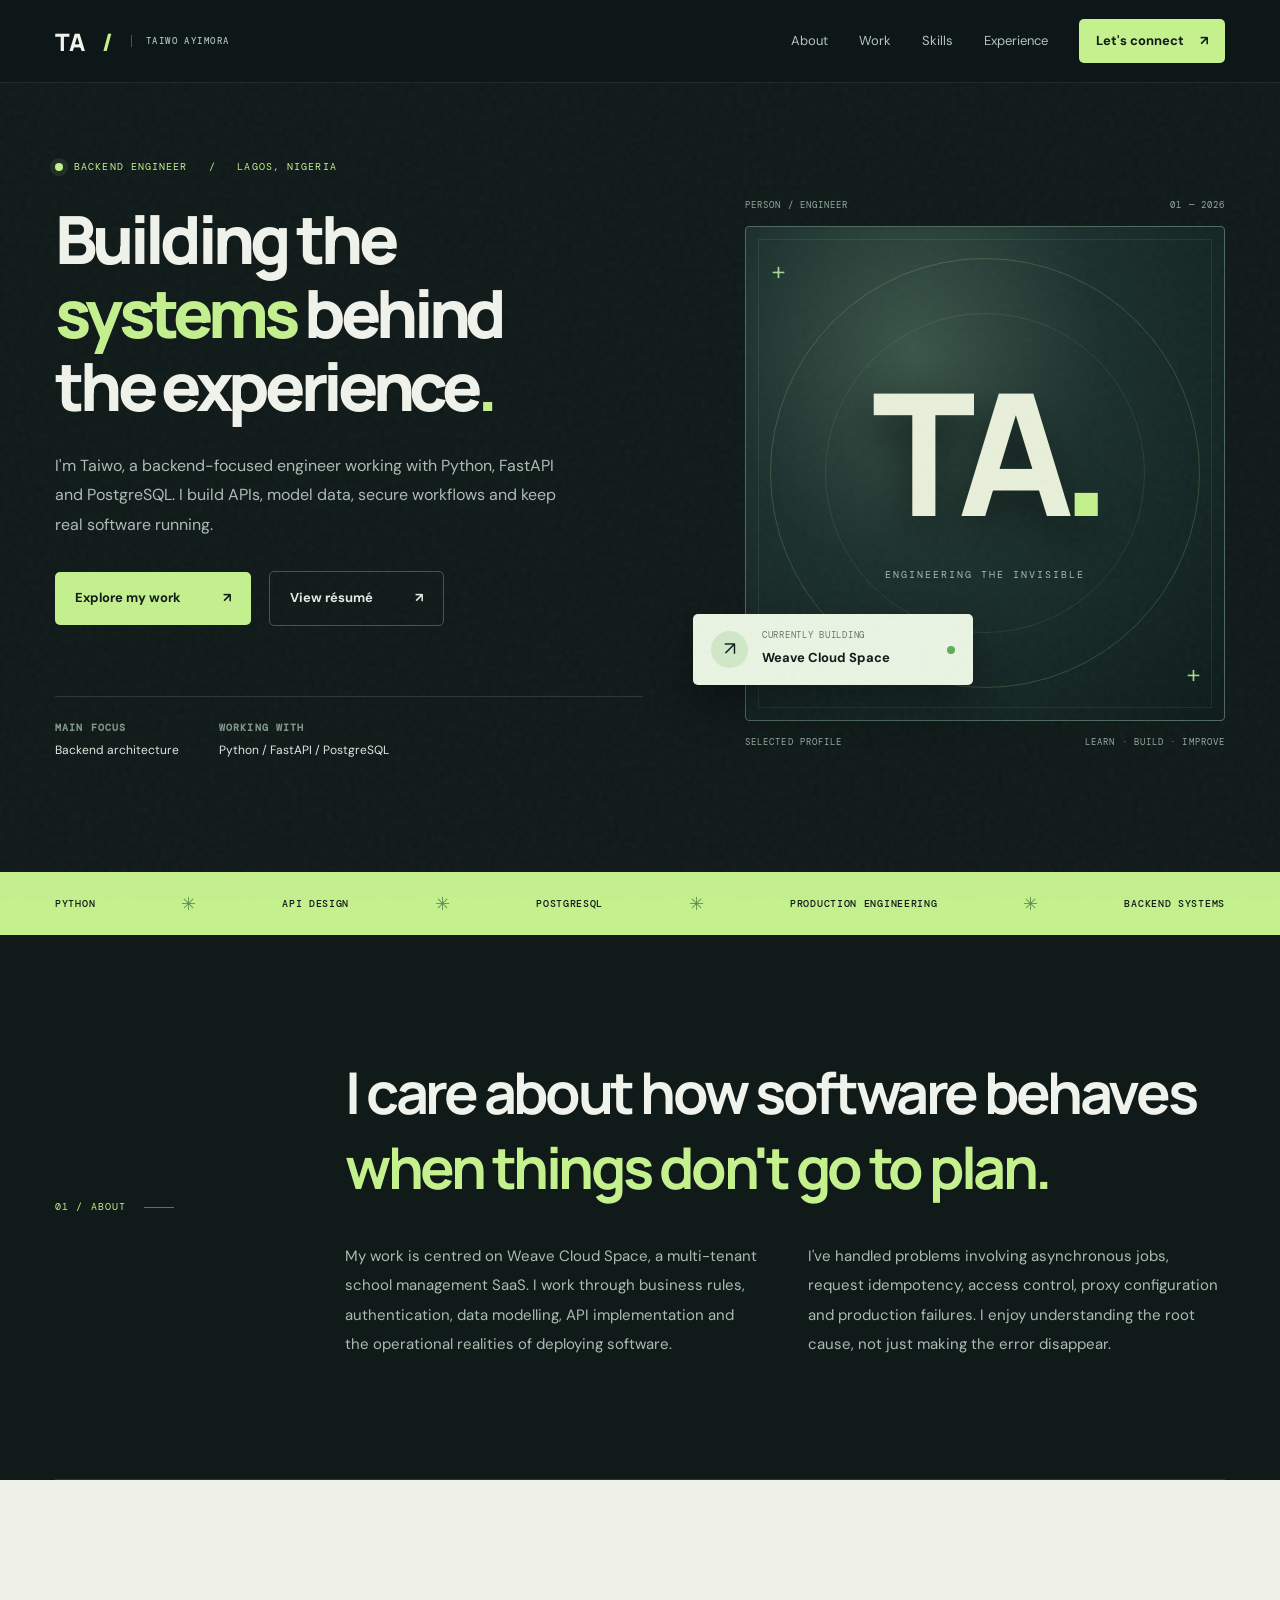
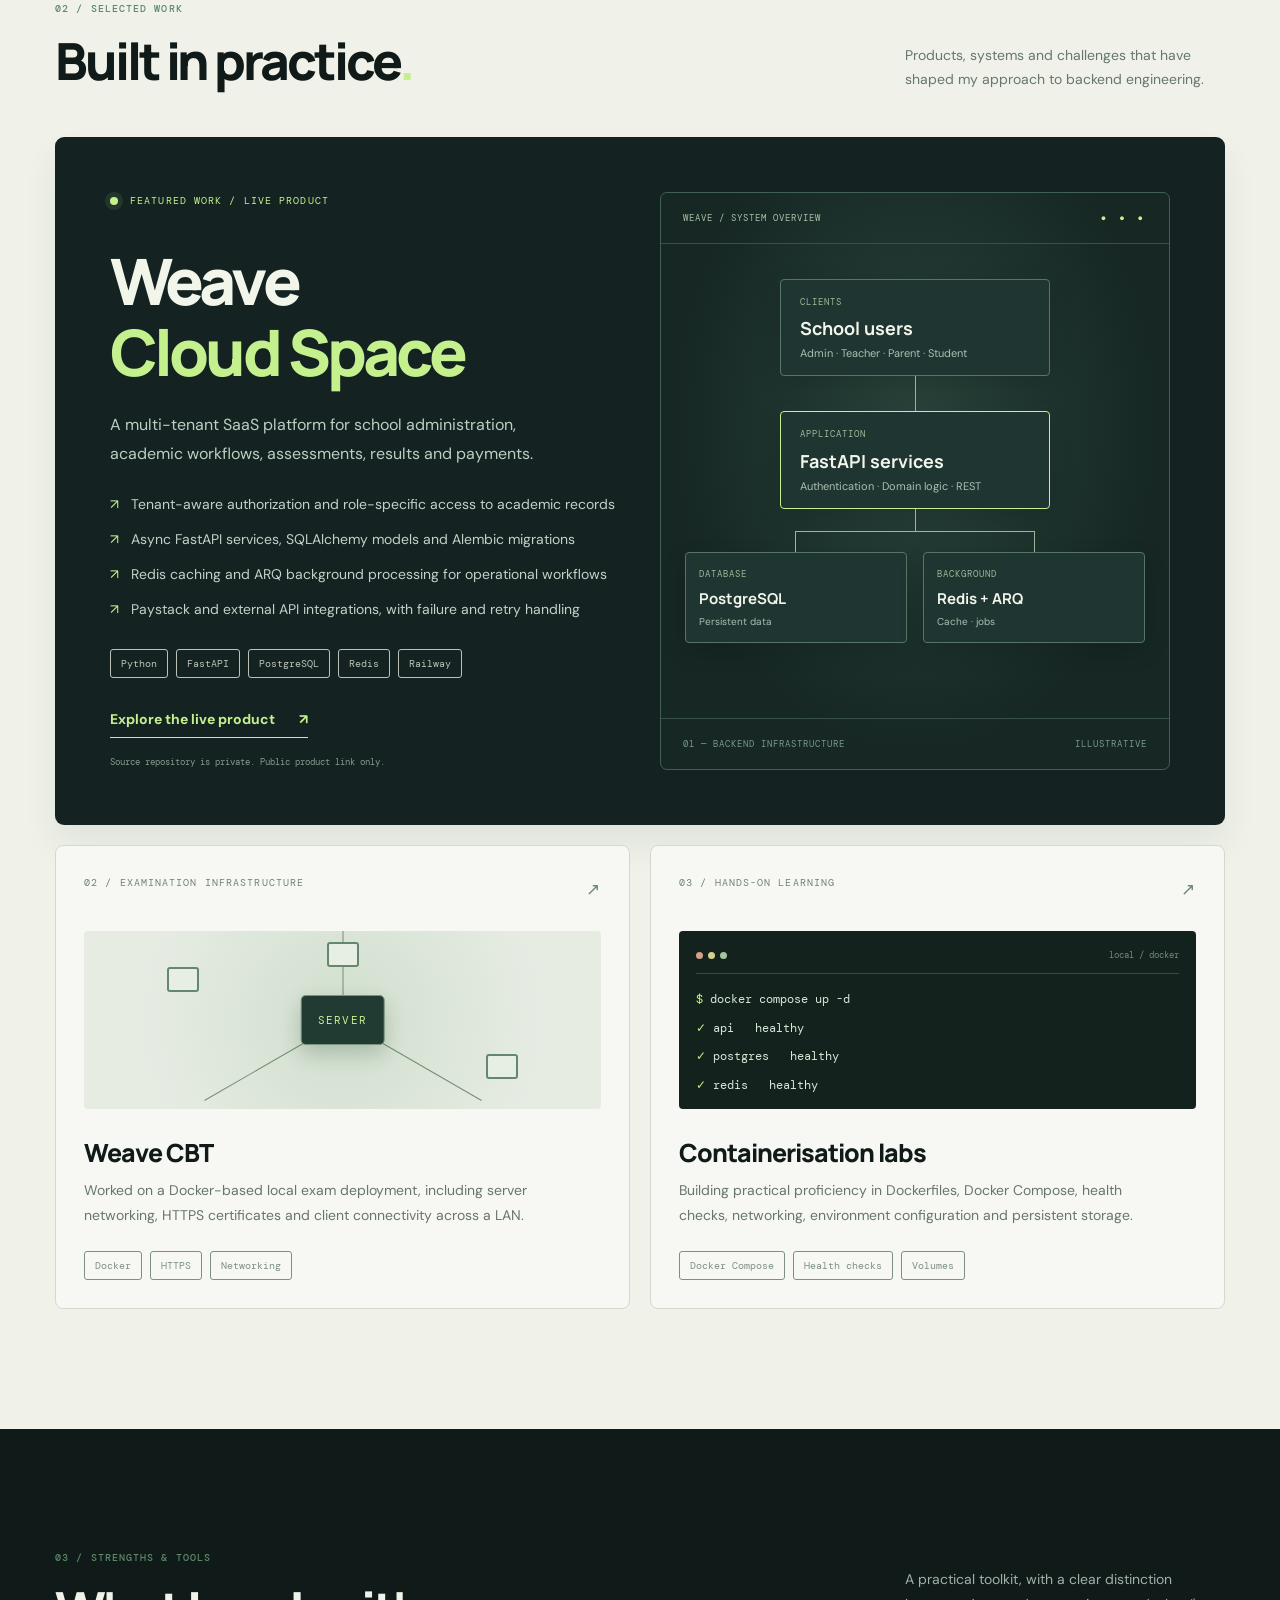
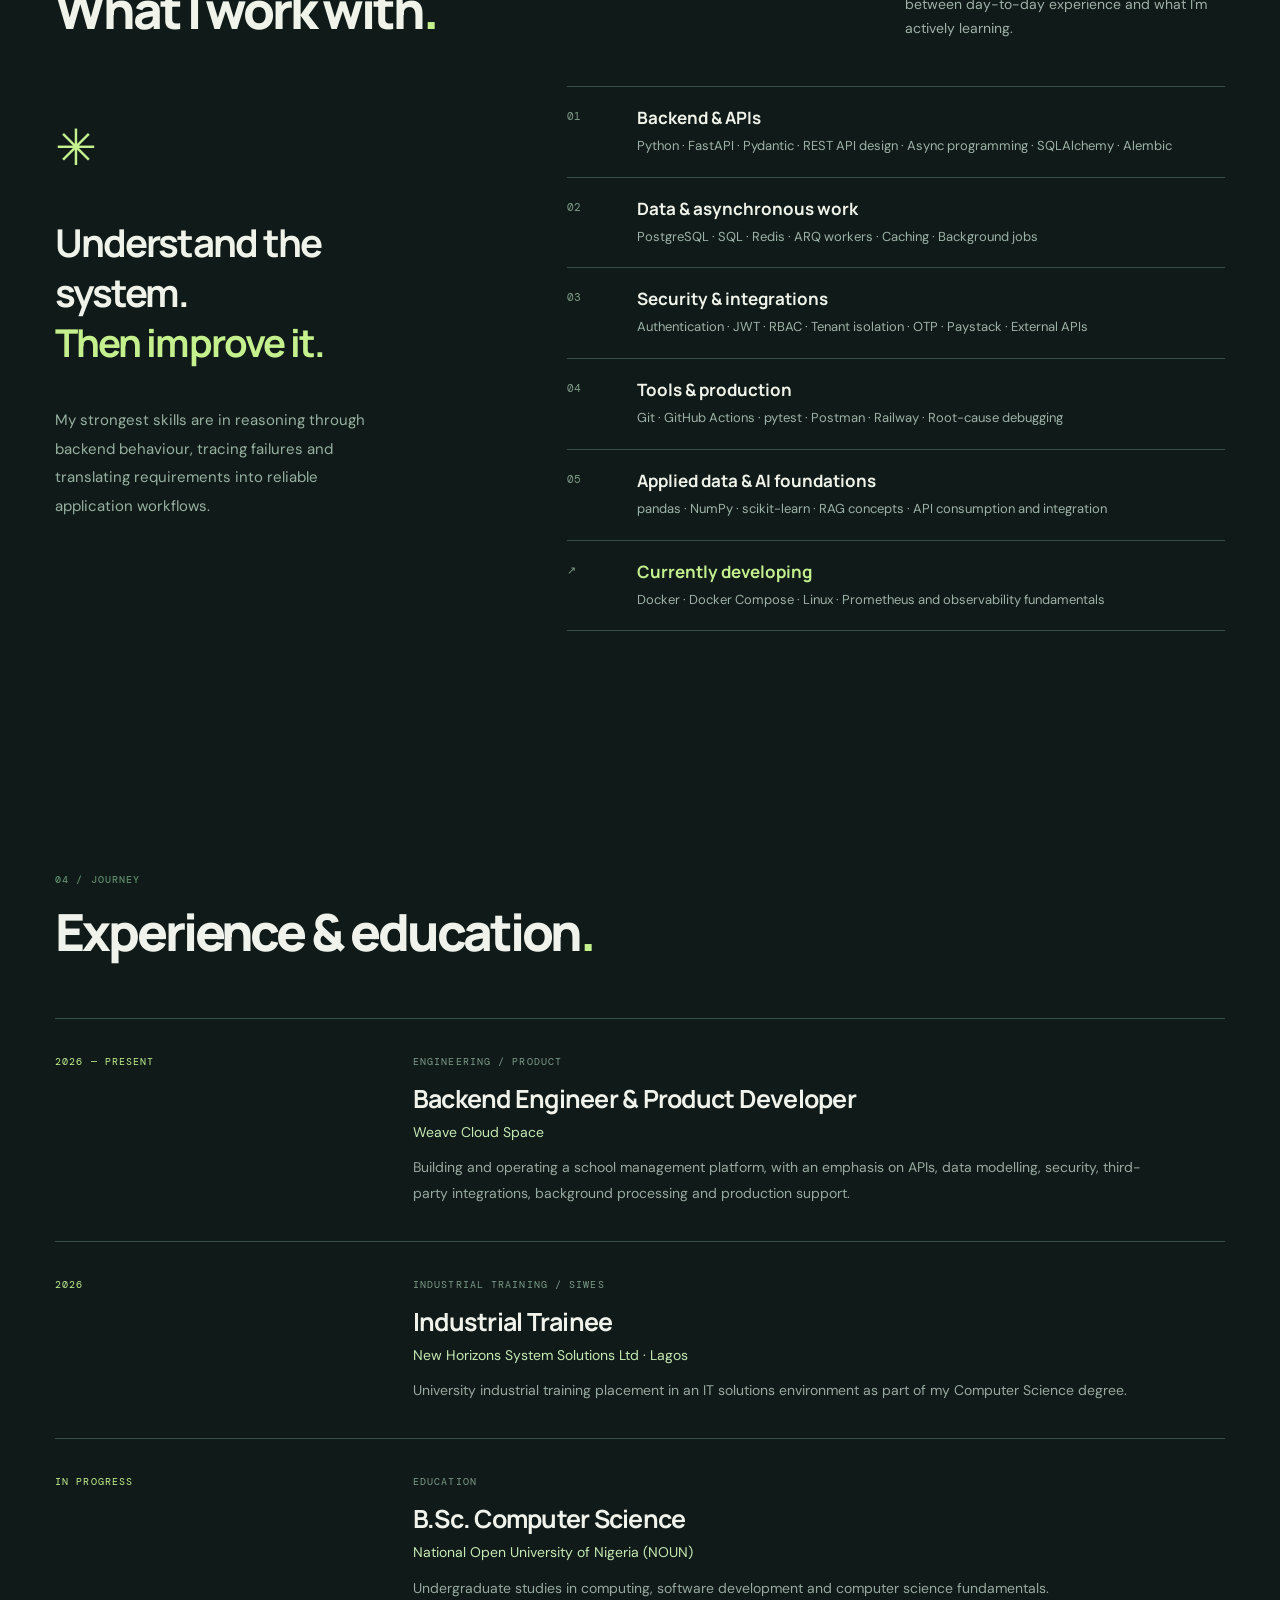
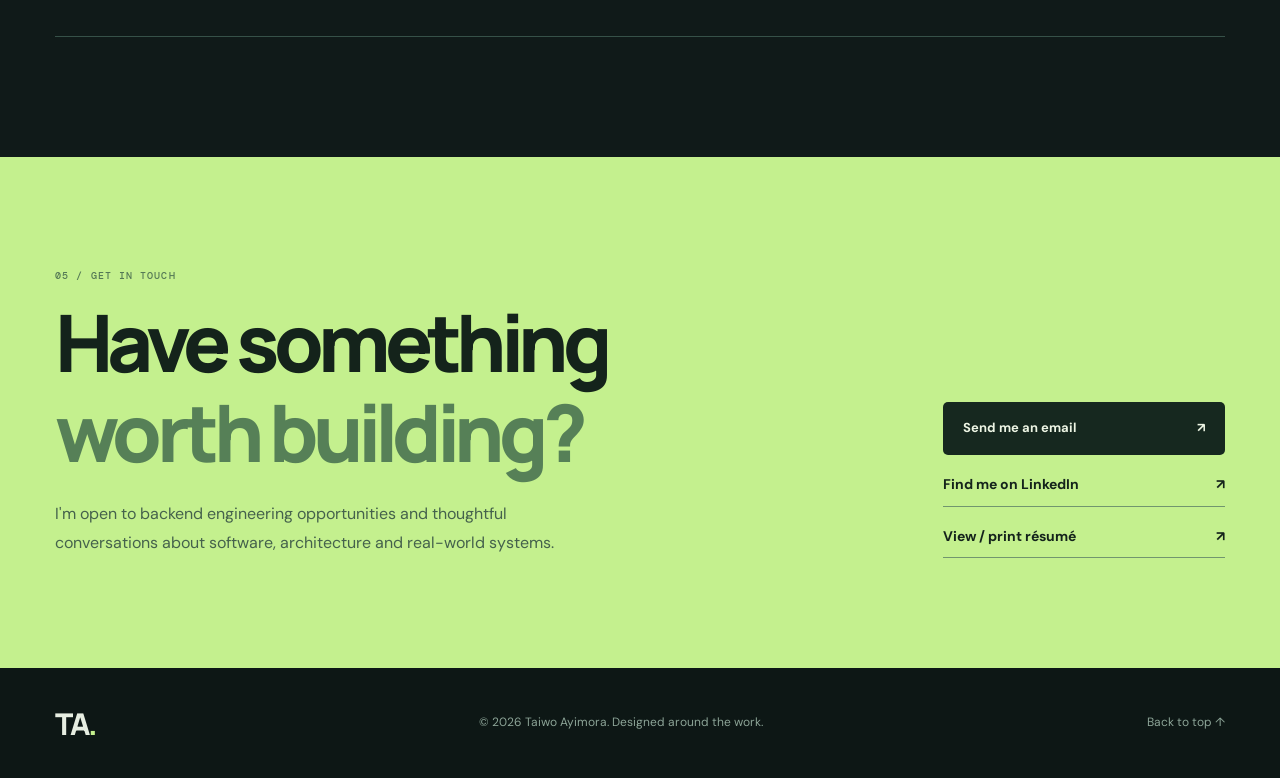
==== index.html @ b659509c "feat: publish responsive backend engineering portfolio and Pages workflow" ====
<!doctype html>
<html lang="en">
<head>
  <meta charset="utf-8">
  <meta name="viewport" content="width=device-width, initial-scale=1">
  <meta name="theme-color" content="#0f1717">
  <meta name="description" content="Taiwo Ayimora — backend engineer working with Python, FastAPI, PostgreSQL, Redis, and production systems. Explore selected work and get in touch.">
  <meta property="og:title" content="Taiwo Ayimora · Backend Engineer">
  <meta property="og:description" content="Building dependable backend systems, one engineering decision at a time.">
  <meta property="og:type" content="website">
  <link rel="icon" type="image/svg+xml" href="./assets/favicon.svg">
  <link rel="stylesheet" href="./styles.css">
  <title>Taiwo Ayimora — Backend Engineer</title>
</head>
<body>
<a class="skip" href="#main">Skip to content</a>
<div class="grain" aria-hidden="true"></div>
<header class="header" id="top">
  <div class="container header-inner">
    <a class="wordmark" href="#top" aria-label="Taiwo Ayimora, home">TA<span>/</span><small>TAIWO AYIMORA</small></a>
    <button type="button" class="menu-button" aria-controls="nav" aria-expanded="false" aria-label="Toggle navigation"><span></span><span></span></button>
    <nav class="nav" id="nav" aria-label="Primary navigation">
      <a href="#about">About</a><a href="#projects">Work</a><a href="#skills">Skills</a><a href="#experience">Experience</a><a href="#contact" class="nav-cta">Let's connect <span aria-hidden="true">↗</span></a>
    </nav>
  </div>
</header>

<main id="main">
  <section class="hero container" aria-labelledby="hero-heading">
    <div class="hero-copy">
      <p class="eyebrow"><span class="pulse"></span> BACKEND ENGINEER &nbsp; / &nbsp; LAGOS, NIGERIA</p>
      <h1 id="hero-heading">Building the<br><em>systems</em> behind<br>the experience<span class="period">.</span></h1>
      <p class="hero-lede">I'm Taiwo, a backend-focused engineer working with Python, FastAPI and PostgreSQL. I build APIs, model data, secure workflows and keep real software running.</p>
      <div class="hero-actions"><a href="#projects" class="btn primary">Explore my work <span aria-hidden="true">↗</span></a><a href="./resume.html" class="btn secondary">View résumé <span aria-hidden="true">↗</span></a></div>
      <div class="hero-foot"><span><b>MAIN FOCUS</b> Backend architecture</span><span><b>WORKING WITH</b> Python / FastAPI / PostgreSQL</span></div>
    </div>
    <div class="hero-art">
      <div class="art-top"><span>PERSON / ENGINEER</span><span>01 — 2026</span></div>
      <div class="portrait">
        <div class="portrait-ring ring-a"></div><div class="portrait-ring ring-b"></div>
        <div class="portrait-fallback" id="portrait-fallback" aria-hidden="true"><span>TA<span class="period">.</span></span><small>ENGINEERING THE INVISIBLE</small></div>
        <img id="portrait-photo" class="portrait-photo" src="./assets/profile.jpg" alt="Portrait of Taiwo Ayimora" hidden>
        <div class="art-cross cross-a">+</div><div class="art-cross cross-b">+</div>
      </div>
      <div class="art-foot"><span>SELECTED PROFILE</span><span>LEARN · BUILD · IMPROVE</span></div>
      <div class="floating-status"><span class="status-icon">↗</span><span><small>CURRENTLY BUILDING</small><strong>Weave Cloud Space</strong></span><span class="status-live"></span></div>
    </div>
  </section>

  <section class="stripe"><div class="container stripe-inner"><span>PYTHON</span><span class="stripe-dot">✳</span><span>API DESIGN</span><span class="stripe-dot">✳</span><span>POSTGRESQL</span><span class="stripe-dot">✳</span><span>PRODUCTION ENGINEERING</span><span class="stripe-dot">✳</span><span>BACKEND SYSTEMS</span></div></section>

  <section class="section about container" id="about" aria-labelledby="about-heading">
    <div class="section-label"><span>01 / ABOUT</span><i></i></div>
    <div class="about-main">
      <h2 id="about-heading" class="statement">I care about how software behaves <em>when things don't go to plan.</em></h2>
      <div class="about-copy"><p>My work is centred on Weave Cloud Space, a multi-tenant school management SaaS. I work through business rules, authentication, data modelling, API implementation and the operational realities of deploying software.</p><p>I've handled problems involving asynchronous jobs, request idempotency, access control, proxy configuration and production failures. I enjoy understanding the root cause, not just making the error disappear.</p></div>
    </div>
  </section>

  <section class="section projects-section" id="projects" aria-labelledby="projects-heading">
    <div class="container">
      <div class="section-heading"><div><p class="section-label-text">02 / SELECTED WORK</p><h2 id="projects-heading">Built in practice<span class="period">.</span></h2></div><p>Products, systems and challenges that have shaped my approach to backend engineering.</p></div>
      <article class="featured">
        <div class="featured-copy">
          <p class="feature-label"><span class="green-dot"></span> FEATURED WORK / LIVE PRODUCT</p>
          <h3>Weave<br><em>Cloud Space</em></h3>
          <p class="feature-summary">A multi-tenant SaaS platform for school administration, academic workflows, assessments, results and payments.</p>
          <ul class="feature-list">
            <li>Tenant-aware authorization and role-specific access to academic records</li>
            <li>Async FastAPI services, SQLAlchemy models and Alembic migrations</li>
            <li>Redis caching and ARQ background processing for operational workflows</li>
            <li>Paystack and external API integrations, with failure and retry handling</li>
          </ul>
          <div class="tags"><span>Python</span><span>FastAPI</span><span>PostgreSQL</span><span>Redis</span><span>Railway</span></div>
          <a class="text-link" href="https://weavecloudspace.com/" target="_blank" rel="noopener noreferrer">Explore the live product <span aria-hidden="true">↗</span></a>
          <p class="private-note">Source repository is private. Public product link only.</p>
        </div>
        <div class="diagram" role="img" aria-label="Simplified architecture diagram showing users connecting to FastAPI services, with PostgreSQL and Redis plus background workers">
          <div class="diagram-header"><span>WEAVE / SYSTEM OVERVIEW</span><span class="diagram-circles">● ● ●</span></div>
          <div class="diagram-content">
            <div class="diagram-box"><span>CLIENTS</span><b>School users</b><small>Admin · Teacher · Parent · Student</small></div>
            <div class="connector-line"></div>
            <div class="diagram-box api"><span>APPLICATION</span><b>FastAPI services</b><small>Authentication · Domain logic · REST</small></div>
            <div class="diagram-branches"><i></i><i></i></div>
            <div class="diagram-bottom"><div class="diagram-box data"><span>DATABASE</span><b>PostgreSQL</b><small>Persistent data</small></div><div class="diagram-box data"><span>BACKGROUND</span><b>Redis + ARQ</b><small>Cache · jobs</small></div></div>
          </div>
          <div class="diagram-footer"><span>01 — BACKEND INFRASTRUCTURE</span><span>ILLUSTRATIVE</span></div>
        </div>
      </article>
      <div class="project-cards">
        <article class="project-card">
          <div class="card-id">02 / EXAMINATION INFRASTRUCTURE <span>↗</span></div>
          <div class="card-illustration network" aria-hidden="true"><span class="network-center">SERVER</span><span class="link one"></span><span class="link two"></span><span class="link three"></span><i class="device d1"></i><i class="device d2"></i><i class="device d3"></i></div>
          <h3>Weave CBT</h3><p>Worked on a Docker-based local exam deployment, including server networking, HTTPS certificates and client connectivity across a LAN.</p>
          <div class="tags"><span>Docker</span><span>HTTPS</span><span>Networking</span></div>
        </article>
        <article class="project-card">
          <div class="card-id">03 / HANDS-ON LEARNING <span>↗</span></div>
          <div class="card-illustration terminal" aria-label="Illustrative terminal output for a Docker Compose lab">
            <div class="terminal-head"><i></i><i></i><i></i><small>local / docker</small></div>
            <code><span>$</span> docker compose up -d</code><code><span>✓</span> api &nbsp; healthy</code><code><span>✓</span> postgres &nbsp; healthy</code><code><span>✓</span> redis &nbsp; healthy</code>
          </div>
          <h3>Containerisation labs</h3><p>Building practical proficiency in Dockerfiles, Docker Compose, health checks, networking, environment configuration and persistent storage.</p>
          <div class="tags"><span>Docker Compose</span><span>Health checks</span><span>Volumes</span></div>
        </article>
      </div>
    </div>
  </section>

  <section class="section skills-section" id="skills" aria-labelledby="skills-heading"><div class="container">
    <div class="section-heading"><div><p class="section-label-text">03 / STRENGTHS & TOOLS</p><h2 id="skills-heading">What I work with<span class="period">.</span></h2></div><p>A practical toolkit, with a clear distinction between day-to-day experience and what I'm actively learning.</p></div>
    <div class="skills-layout">
      <div class="skills-quote"><span class="outline-star" aria-hidden="true">✳</span><h3>Understand the system.<br><em>Then improve it.</em></h3><p>My strongest skills are in reasoning through backend behaviour, tracing failures and translating requirements into reliable application workflows.</p></div>
      <div class="skill-categories">
        <div class="skill-row"><span class="skill-no">01</span><div><h3>Backend & APIs</h3><p>Python · FastAPI · Pydantic · REST API design · Async programming · SQLAlchemy · Alembic</p></div></div>
        <div class="skill-row"><span class="skill-no">02</span><div><h3>Data & asynchronous work</h3><p>PostgreSQL · SQL · Redis · ARQ workers · Caching · Background jobs</p></div></div>
        <div class="skill-row"><span class="skill-no">03</span><div><h3>Security & integrations</h3><p>Authentication · JWT · RBAC · Tenant isolation · OTP · Paystack · External APIs</p></div></div>
        <div class="skill-row"><span class="skill-no">04</span><div><h3>Tools & production</h3><p>Git · GitHub Actions · pytest · Postman · Railway · Root-cause debugging</p></div></div>
        <div class="skill-row"><span class="skill-no">05</span><div><h3>Applied data & AI foundations</h3><p>pandas · NumPy · scikit-learn · RAG concepts · API consumption and integration</p></div></div>
        <div class="skill-row learning"><span class="skill-no">↗</span><div><h3>Currently developing</h3><p>Docker · Docker Compose · Linux · Prometheus and observability fundamentals</p></div></div>
      </div>
    </div>
  </div></section>

  <section class="section journey container" id="experience" aria-labelledby="journey-heading">
    <div class="section-heading"><div><p class="section-label-text">04 / JOURNEY</p><h2 id="journey-heading">Experience & education<span class="period">.</span></h2></div></div>
    <div class="timeline">
      <div class="timeline-row"><span class="timeline-date">2026 — PRESENT</span><div><p class="timeline-type">ENGINEERING / PRODUCT</p><h3>Backend Engineer & Product Developer</h3><p class="timeline-org">Weave Cloud Space</p><p>Building and operating a school management platform, with an emphasis on APIs, data modelling, security, third-party integrations, background processing and production support.</p></div></div>
      <div class="timeline-row"><span class="timeline-date">2026</span><div><p class="timeline-type">INDUSTRIAL TRAINING / SIWES</p><h3>Industrial Trainee</h3><p class="timeline-org">New Horizons System Solutions Ltd · Lagos</p><p>University industrial training placement in an IT solutions environment as part of my Computer Science degree.</p></div></div>
      <div class="timeline-row"><span class="timeline-date">IN PROGRESS</span><div><p class="timeline-type">EDUCATION</p><h3>B.Sc. Computer Science</h3><p class="timeline-org">National Open University of Nigeria (NOUN)</p><p>Undergraduate studies in computing, software development and computer science fundamentals.</p></div></div>
    </div>
  </section>

  <section class="contact-section" id="contact" aria-labelledby="contact-heading"><div class="container contact-content">
    <div><p class="section-label-text">05 / GET IN TOUCH</p><h2 id="contact-heading">Have something<br><em>worth building?</em></h2><p>I'm open to backend engineering opportunities and thoughtful conversations about software, architecture and real-world systems.</p></div>
    <div class="contact-actions"><a class="btn contact-primary" href="mailto:taiwoayimora623@gmail.com?subject=Backend%20engineering%20opportunity">Send me an email <span aria-hidden="true">↗</span></a><a class="contact-link" href="https://www.linkedin.com/in/taiwo-a-3626982ba" target="_blank" rel="noopener noreferrer">Find me on LinkedIn <span aria-hidden="true">↗</span></a><a class="contact-link" href="./resume.html">View / print résumé <span aria-hidden="true">↗</span></a></div>
  </div></section>
</main>
<footer class="footer"><div class="container footer-inner"><a href="#top" class="footer-mark">TA<span class="period">.</span></a><p>© <span id="year">2026</span> Taiwo Ayimora. Designed around the work.</p><a href="#top">Back to top ↑</a></div></footer>
<script src="./script.js" defer></script>
</body>
</html>
---- styles.css ----
@import url('https://fonts.googleapis.com/css2?family=DM+Mono:wght@400;500&family=DM+Sans:wght@400;500;600;700&family=Manrope:wght@400;500;600;700;800&display=swap');
:root{--ink:#101a19;--lime:#c4f08e;--paper:#f0f2e9;--muted:#94aaa1;--line:rgba(217,236,215,.14);--heading:Manrope,'DM Sans',sans-serif;--body:'DM Sans',sans-serif;--mono:'DM Mono',monospace}
*{box-sizing:border-box}
html{scroll-behavior:smooth;scroll-padding-top:88px}
body{margin:0;background:var(--ink);color:#f0f3eb;font:16px/1.6 var(--body);-webkit-font-smoothing:antialiased}
a{color:inherit;text-decoration:none}button{font:inherit}button,a{-webkit-tap-highlight-color:transparent}:focus-visible{outline:2px solid var(--lime);outline-offset:4px}
.container{width:min(1170px,calc(100% - 80px));margin-inline:auto}
.skip{position:absolute;z-index:1000;left:20px;top:-100px;background:var(--lime);color:var(--ink);padding:10px 16px;border-radius:5px}.skip:focus{top:16px}
.grain{position:fixed;inset:0;pointer-events:none;z-index:8;opacity:.035;background-image:url("data:image/svg+xml,%3Csvg viewBox='0 0 180 180' xmlns='http://www.w3.org/2000/svg'%3E%3Cfilter id='n'%3E%3CfeTurbulence type='fractalNoise' baseFrequency='.85' numOctaves='3' stitchTiles='stitch'/%3E%3C/filter%3E%3Crect width='100%25' height='100%25' filter='url(%23n)'/%3E%3C/svg%3E")}
.header{position:sticky;top:0;z-index:20;background:rgba(15,23,23,.92);backdrop-filter:blur(16px);border-bottom:1px solid rgba(217,236,215,.09)}
.header-inner{display:flex;align-items:center;justify-content:space-between;min-height:82px}
.wordmark{display:flex;align-items:center;gap:16px;font:800 24px var(--heading);letter-spacing:-1.4px}.wordmark>span{color:var(--lime);padding:0 3px}.wordmark small{font:500 9px var(--mono);letter-spacing:.16em;color:#a9bdb3;padding-left:14px;border-left:1px solid #455851}
.nav{display:flex;align-items:center;gap:31px}.nav a{font-size:13px;color:#b4c4ba;transition:color .2s}.nav a:hover{color:var(--lime)}.nav a.nav-cta{color:var(--ink);background:var(--lime);font-weight:700;padding:12px 17px;border-radius:5px}.nav-cta span{margin-left:13px}.nav-cta:hover{background:#d7faa9;color:var(--ink)!important}
.menu-button{display:none}
.hero{min-height:705px;display:grid;grid-template-columns:1.08fr .92fr;gap:7%;align-items:center;padding-top:75px;padding-bottom:112px}
.hero-copy{position:relative;z-index:1}.eyebrow,.section-label-text,.section-label,.art-top,.art-foot,.hero-foot b,.feature-label,.private-note,.project-card .card-id,.diagram-header,.diagram-footer,.diagram-box>span,.timeline-date,.timeline-type,.stripe-inner{font-family:var(--mono);font-size:10px;line-height:1.8;letter-spacing:.11em}
.eyebrow{color:var(--lime);margin:0 0 26px;display:flex;align-items:center;gap:11px}
.pulse,.green-dot{width:8px;height:8px;background:var(--lime);border-radius:50%;display:inline-block;box-shadow:0 0 0 5px rgba(196,240,142,.09)}
h1,h2,h3,p{margin-top:0}
.hero h1{font:800 clamp(48px,5.2vw,76px)/1.105 var(--heading);letter-spacing:-.07em;margin:0 0 28px}
.hero h1 em,.statement em,.contact-content h2 em,.skills-quote h3 em{font-style:normal;color:var(--lime)}
.period{color:var(--lime)}
.hero-lede{color:#abbdb3;max-width:520px;font-size:16px;line-height:1.85;margin-bottom:32px}
.hero-actions{display:flex;align-items:center;gap:18px;flex-wrap:wrap}
.btn{display:inline-flex;justify-content:space-between;align-items:center;gap:42px;border-radius:5px;padding:16px 20px;font-size:13px;font-weight:700;transition:transform .2s,background .2s}.btn:hover{transform:translateY(-3px)}.btn.primary{background:var(--lime);color:var(--ink)}.btn.primary:hover{background:#d7faad}.btn.secondary{border:1px solid #43574d;color:#e3ece3}.btn.secondary:hover{background:#24352d}
.hero-foot{display:flex;flex-wrap:wrap;gap:40px;margin-top:70px;padding-top:22px;border-top:1px solid var(--line);font-size:12px;color:#e0e8de}.hero-foot span{display:grid;gap:4px}.hero-foot b{color:#7f9689;letter-spacing:.11em}
.hero-art{position:relative;max-width:480px;width:100%;justify-self:end;transform:translateY(14px)}
.art-top,.art-foot{display:flex;justify-content:space-between;color:#94aba0;font-size:9px;letter-spacing:.12em;margin:0 0 13px}.art-foot{margin:13px 0 0}
.portrait{height:495px;position:relative;overflow:hidden;background:radial-gradient(ellipse at 35% 25%,#3b5549,#1b302d 43%,#0d1b1a 100%);border:1px solid #516a5d;border-radius:4px}
.portrait:after{content:"";position:absolute;inset:12px;border:1px solid rgba(220,247,211,.08);pointer-events:none}
.portrait-ring{position:absolute;width:430px;height:430px;border:1px solid rgba(196,240,142,.19);border-radius:50%;left:50%;top:50%;transform:translate(-50%,-50%)}
.ring-b{width:320px;height:320px;border-color:rgba(196,240,142,.1)}
.portrait-fallback{position:absolute;inset:0;display:flex;flex-direction:column;align-items:center;justify-content:center}
.portrait-fallback>span{font:800 clamp(100px,16vw,170px)/1 var(--heading);letter-spacing:-.09em;color:#e8efda;filter:drop-shadow(0 20px 20px #101d19)}.portrait-fallback>small{font:10px var(--mono);letter-spacing:.2em;color:#a6bbaa;margin-top:32px}
.portrait-photo{position:absolute;inset:0;width:100%;height:100%;object-fit:cover;object-position:center 30%;z-index:3}
.art-cross{position:absolute;font-size:26px;font-weight:300;color:#a7d692}.cross-a{top:24px;left:26px}.cross-b{right:24px;bottom:24px}
.floating-status{position:absolute;bottom:65px;left:-52px;z-index:5;background:#e9f4e3;color:var(--ink);padding:15px 18px;min-width:280px;display:flex;gap:14px;align-items:center;box-shadow:0 20px 40px #0005;border-radius:5px}.status-icon{background:#d0e8c8;border-radius:50%;width:37px;height:37px;display:grid;place-items:center;font-size:19px}.floating-status small{display:block;font:9px var(--mono);color:#60776a;letter-spacing:.08em;margin-bottom:3px}.floating-status strong{font-size:13px}.status-live{background:#60ad59;width:8px;height:8px;border-radius:50%;margin-left:auto}
.stripe{background:var(--lime);color:var(--ink);overflow:hidden}.stripe-inner{display:flex;align-items:center;justify-content:space-between;gap:16px;min-height:63px;white-space:nowrap;font-weight:500;letter-spacing:.07em}.stripe-dot{font-size:18px;color:#5d8f58}
.section{padding-top:120px;padding-bottom:120px}.about{display:grid;grid-template-columns:.25fr 1fr;gap:6%;border-bottom:1px solid var(--line)}
.section-label{display:flex;gap:18px;align-items:center;color:var(--lime)}.section-label i{width:30px;height:1px;background:#52765c}
.statement{font:700 clamp(34px,4.5vw,58px)/1.3 var(--heading);letter-spacing:-.06em;max-width:870px;margin:0 0 37px}
.about-copy{display:grid;grid-template-columns:1fr 1fr;gap:50px;max-width:875px}.about-copy p{color:#a9bdb1;font-size:15px;line-height:1.95;margin:0}
.projects-section{background:var(--paper);color:var(--ink)}
.section-heading{display:flex;align-items:end;justify-content:space-between;gap:40px;margin-bottom:45px}.section-label-text{color:#5d8969;font-weight:500;margin-bottom:12px}.section-heading h2{font:800 clamp(36px,4vw,56px)/1.2 var(--heading);letter-spacing:-.06em;margin:0}.section-heading>p{max-width:320px;color:#66776e;font-size:14px;line-height:1.75;margin:0}
.featured{display:grid;grid-template-columns:1fr 1fr;gap:40px;padding:55px;background:#142321;color:#f2f5e9;border-radius:9px;box-shadow:0 20px 35px #132a2412}.feature-label{color:var(--lime);display:flex;align-items:center;gap:12px;margin-bottom:35px}.featured-copy h3{font:800 clamp(43px,5vw,64px)/1.12 var(--heading);letter-spacing:-.06em;margin:0 0 23px}.featured-copy h3 em{font-style:normal;color:var(--lime)}.feature-summary{color:#bbcfc1;line-height:1.8;max-width:460px;margin:0 0 24px}
.feature-list{list-style:none;margin:0 0 28px;padding:0;font:14px/1.65 var(--body);color:#c3d1c8}.feature-list li{display:flex;gap:12px;margin-bottom:12px}.feature-list li:before{content:"↗";color:var(--lime);flex-shrink:0}
.tags{display:flex;gap:8px;flex-wrap:wrap}.tags span{font:10px var(--mono);color:inherit;border:1px solid currentColor;opacity:.76;padding:7px 10px;border-radius:3px}
.text-link{display:inline-flex;align-items:center;gap:24px;color:var(--lime);font-size:14px;font-weight:700;margin-top:30px;padding-bottom:7px;border-bottom:1px solid var(--lime);transition:gap .2s}.text-link:hover{gap:38px}.private-note{color:#849b8e;font-size:9px;letter-spacing:0;margin:16px 0 0}
.diagram{align-self:stretch;border-radius:7px;border:1px solid #416057;display:flex;flex-direction:column;overflow:hidden;background:radial-gradient(ellipse at 50% 40%,#29433b 0%,#162724 68%)}.diagram-header,.diagram-footer{padding:17px 22px;color:#a7c2aa;font-size:9px;display:flex;justify-content:space-between;border-bottom:1px solid #375049}.diagram-circles{color:var(--lime);letter-spacing:4px}.diagram-footer{border-top:1px solid #375049;border-bottom:0;margin-top:auto;color:#78998b}.diagram-content{padding:35px 24px;display:flex;flex-direction:column;align-items:center}
.diagram-box{background:#1f3531;border:1px solid #557569;border-radius:4px;max-width:270px;width:100%;padding:14px 19px;text-align:left;box-shadow:0 8px 24px #0002}.diagram-box span{display:block;color:#98bb97;font-size:9px;margin-bottom:6px}.diagram-box b{display:block;font:700 18px var(--heading)}.diagram-box small{display:block;font:11px/1.4 var(--body);color:#aabfb3;margin-top:6px}
.connector-line{height:35px;width:1px;background:#92ba9a}.api{border-color:var(--lime)}.diagram-branches{height:43px;position:relative;width:52%}.diagram-branches:before{content:"";position:absolute;top:0;left:50%;height:22px;width:1px;background:#92ba9a}.diagram-branches:after{content:"";position:absolute;top:22px;left:0;width:100%;height:1px;background:#92ba9a}.diagram-branches i{position:absolute;top:22px;height:21px;width:1px;background:#92ba9a}.diagram-branches i:first-child{left:0}.diagram-branches i:last-child{right:0}.diagram-bottom{width:100%;display:grid;grid-template-columns:1fr 1fr;gap:16px}.diagram-bottom .diagram-box{padding:13px}.diagram-bottom .diagram-box b{font-size:15px}.diagram-bottom .diagram-box small{font-size:10px}
.project-cards{display:grid;grid-template-columns:1fr 1fr;gap:20px;margin-top:20px}.project-card{border:1px solid #d3dacd;border-radius:8px;padding:28px;overflow:hidden;background:#f7f8f3;transition:transform .2s,box-shadow .2s}.project-card:hover{transform:translateY(-4px);box-shadow:0 15px 35px #15251a11}.card-id{display:flex;justify-content:space-between;color:#6d8575;letter-spacing:.06em}.card-id span{font-size:17px}.card-illustration{margin:26px 0;height:178px;background:#e3e9de;border-radius:4px;position:relative;overflow:hidden}.project-card h3{font:800 25px var(--heading);letter-spacing:-.04em;margin-bottom:8px}.project-card p{font-size:14px;line-height:1.8;color:#67766b;max-width:460px;margin-bottom:23px}
.project-card .tags span{color:#56715e}
.network{background:radial-gradient(circle at center,#d0dfce,#e7ece3 75%)}.network-center{position:absolute;left:50%;top:50%;transform:translate(-50%,-50%);font:11px var(--mono);letter-spacing:.1em;background:#213b33;color:var(--lime);z-index:2;padding:17px;border:1px solid #75967b;border-radius:5px;box-shadow:0 9px 20px #22352b38}.network .link{position:absolute;top:50%;left:50%;height:1px;background:#718f77;transform-origin:left}.network .one{width:31%;transform:rotate(150deg)}.network .two{width:31%;transform:rotate(30deg)}.network .three{width:21%;transform:rotate(-90deg)}.device{position:absolute;width:32px;height:25px;border:2px solid #64886d;border-radius:3px;background:#e7efe4}.d1{left:16%;top:20%}.d2{right:16%;bottom:17%}.d3{left:calc(50% - 16px);top:6%}
.terminal{background:#14221e;padding:0 17px 10px;display:flex;flex-direction:column;justify-content:space-around}.terminal-head{height:37px;border-bottom:1px solid #344d42;display:flex;align-items:center;gap:5px;margin-bottom:4px}.terminal-head i{height:7px;width:7px;border-radius:50%;background:#708d7b}.terminal-head i:first-child{background:#d0a287}.terminal-head i:nth-child(2){background:#d3d18b}.terminal-head i:nth-child(3){background:#a2c69d}.terminal-head small{margin-left:auto;color:#708a7a;font:9px var(--mono)}.terminal code{font:12px var(--mono);color:#d4e9d7}.terminal code span{color:var(--lime)}
.skills-section{background:#101b19;color:#eff3e9}.skills-section .section-heading>p{color:#9fb1a7}.skills-layout{display:grid;grid-template-columns:.75fr 1.25fr;gap:10%}.skills-quote{padding:22px 0}.outline-star{font-size:50px;color:var(--lime)}.skills-quote h3{font:700 clamp(29px,3vw,41px)/1.3 var(--heading);letter-spacing:-.05em;margin-top:30px}.skills-quote p{color:#98b0a1;max-width:330px;font-size:15px;line-height:1.9}
.skill-row{display:grid;grid-template-columns:50px 1fr;gap:20px;padding:19px 0;border-top:1px solid #345044}.skill-row:last-child{border-bottom:1px solid #345044}.skill-no{font:11px var(--mono);color:#7f9c88;padding-top:3px}.skill-row h3{font:700 17px var(--heading);margin:0 0 6px}.skill-row p{color:#9db2a6;font-size:13px;line-height:1.75;margin:0}.skill-row.learning h3{color:var(--lime)}
.journey{background:var(--ink)}.journey .section-heading{margin-bottom:55px}.timeline{border-top:1px solid #365148}.timeline-row{display:grid;grid-template-columns:.34fr 1fr;gap:7%;border-bottom:1px solid #365148;padding:34px 0}.timeline-date{color:var(--lime)}.timeline-type{color:#7d9b88;margin-bottom:10px}.timeline-row h3{font:700 25px var(--heading);letter-spacing:-.03em;margin:0 0 5px}.timeline-org{color:#c6e9b3;font-size:14px;margin-bottom:12px}.timeline-row div>p:last-child{color:#97aa9f;font-size:14px;line-height:1.85;max-width:730px;margin:0}
.contact-section{background:var(--lime);color:#14231b;padding:110px 0}.contact-section .section-label-text{color:#547955}.contact-content{display:grid;grid-template-columns:1fr .34fr;align-items:end;gap:60px}.contact-content h2{font:800 clamp(48px,6.2vw,82px)/1.14 var(--heading);letter-spacing:-.07em;margin:0 0 23px}.contact-content h2 em{color:#568057}.contact-content>div:first-child>p:last-child{color:#45624c;font-size:16px;max-width:550px;line-height:1.8;margin:0}.contact-actions{display:flex;flex-direction:column;gap:18px}.contact-primary{background:#16281f;color:#edf5e4;white-space:nowrap}.contact-primary:hover{background:#304c37}.contact-link{font-size:14px;font-weight:700;padding-bottom:10px;border-bottom:1px solid #71966e;display:flex;justify-content:space-between;gap:18px}.contact-link:hover{border-color:#14281c}
.footer{background:#0d1715;color:#8ca497}.footer-inner{display:flex;justify-content:space-between;align-items:center;gap:20px;min-height:110px}.footer-mark{font:800 30px var(--heading);letter-spacing:-.07em;color:#e6ede1}.footer p,.footer a:not(.footer-mark){font-size:12px;margin:0}
@media(max-width:1080px){.hero{gap:5%}.featured{padding:36px;gap:28px}.floating-status{left:-22px}.stripe-inner{font-size:9px}.diagram-content{padding:30px 15px}.hero h1{font-size:clamp(44px,5.3vw,67px)}}
@media(max-width:800px){.container{width:min(100% - 42px,650px)}.header-inner{min-height:70px}.menu-button{display:flex;flex-direction:column;justify-content:center;gap:6px;width:44px;height:44px;border:1px solid #435e51;border-radius:5px;background:transparent;padding:11px;cursor:pointer}.menu-button span{display:block;background:var(--lime);height:2px;width:100%;transition:transform .2s}.menu-button[aria-expanded=true] span:first-child{transform:translateY(4px) rotate(45deg)}.menu-button[aria-expanded=true] span:last-child{transform:translateY(-4px) rotate(-45deg)}.nav{display:none;position:absolute;left:0;right:0;top:70px;padding:20px 21px 27px;background:#111e1b;border-bottom:1px solid #45604d;box-shadow:0 14px 25px #08130d55;flex-direction:column;align-items:stretch;gap:17px}.nav.open{display:flex}.nav a{font-size:15px}.nav a.nav-cta{align-self:flex-start}.hero{grid-template-columns:1fr;min-height:auto;padding-top:72px;padding-bottom:85px;gap:55px}.hero h1{font-size:clamp(48px,9vw,72px)}.hero-foot{margin-top:48px}.hero-art{max-width:470px;justify-self:center;transform:none}.portrait{height:450px}.about{grid-template-columns:1fr;gap:30px}.about-copy{gap:24px}.section{padding:85px 0}.featured{grid-template-columns:1fr}.diagram{min-height:440px}.skills-layout{grid-template-columns:1fr;gap:23px}.skills-quote h3{margin:6px 0 14px}.contact-content{grid-template-columns:1fr;gap:40px}.contact-actions{max-width:360px}}
@media(max-width:570px){.container{width:calc(100% - 34px)}.wordmark small{font-size:8px}.hero{padding-top:60px;padding-bottom:65px}.eyebrow{font-size:9px;gap:8px;letter-spacing:.06em}.hero h1{font-size:clamp(42px,10vw,62px)}.hero-lede{font-size:15px}.hero-actions{gap:10px}.btn{font-size:12px;gap:20px;padding:14px 16px}.hero-foot{gap:24px;font-size:11px}.hero-art{width:calc(100% - 8px)}.portrait{height:380px}.portrait-fallback>span{font-size:105px}.portrait-ring{width:340px;height:340px}.ring-b{width:250px;height:250px}.floating-status{position:relative;left:auto;bottom:auto;margin:-35px 13px 0;min-width:0;width:calc(100% - 26px)}.stripe-inner{justify-content:flex-start;overflow-x:auto;scrollbar-width:none;gap:25px}.stripe-inner::-webkit-scrollbar{display:none}.stripe-dot{font-size:12px}.statement{font-size:clamp(33px,8vw,48px)}.about-copy{grid-template-columns:1fr}.section-heading{display:block;margin-bottom:35px}.section-heading>p{margin-top:15px}.featured{padding:24px 20px}.featured-copy h3{font-size:45px}.diagram-content{padding:22px 12px}.diagram-bottom{gap:9px}.diagram-bottom .diagram-box{padding:10px}.diagram-bottom .diagram-box b{font-size:13px}.diagram-bottom .diagram-box small{font-size:9px}.diagram{min-height:360px}.project-cards{grid-template-columns:1fr}.project-card{padding:22px}.skills-layout{gap:18px}.skill-row{grid-template-columns:30px 1fr;gap:12px}.timeline-row{grid-template-columns:1fr;gap:14px}.timeline-row h3{font-size:21px}.contact-section{padding:80px 0}.contact-content h2{font-size:clamp(45px,10vw,65px)}.footer-inner{padding:25px 0;min-height:0;flex-wrap:wrap}.footer p{order:3;width:100%}}
@media(prefers-reduced-motion:reduce){html{scroll-behavior:auto}*,*:before,*:after{animation-duration:.01ms!important;transition-duration:.01ms!important}}
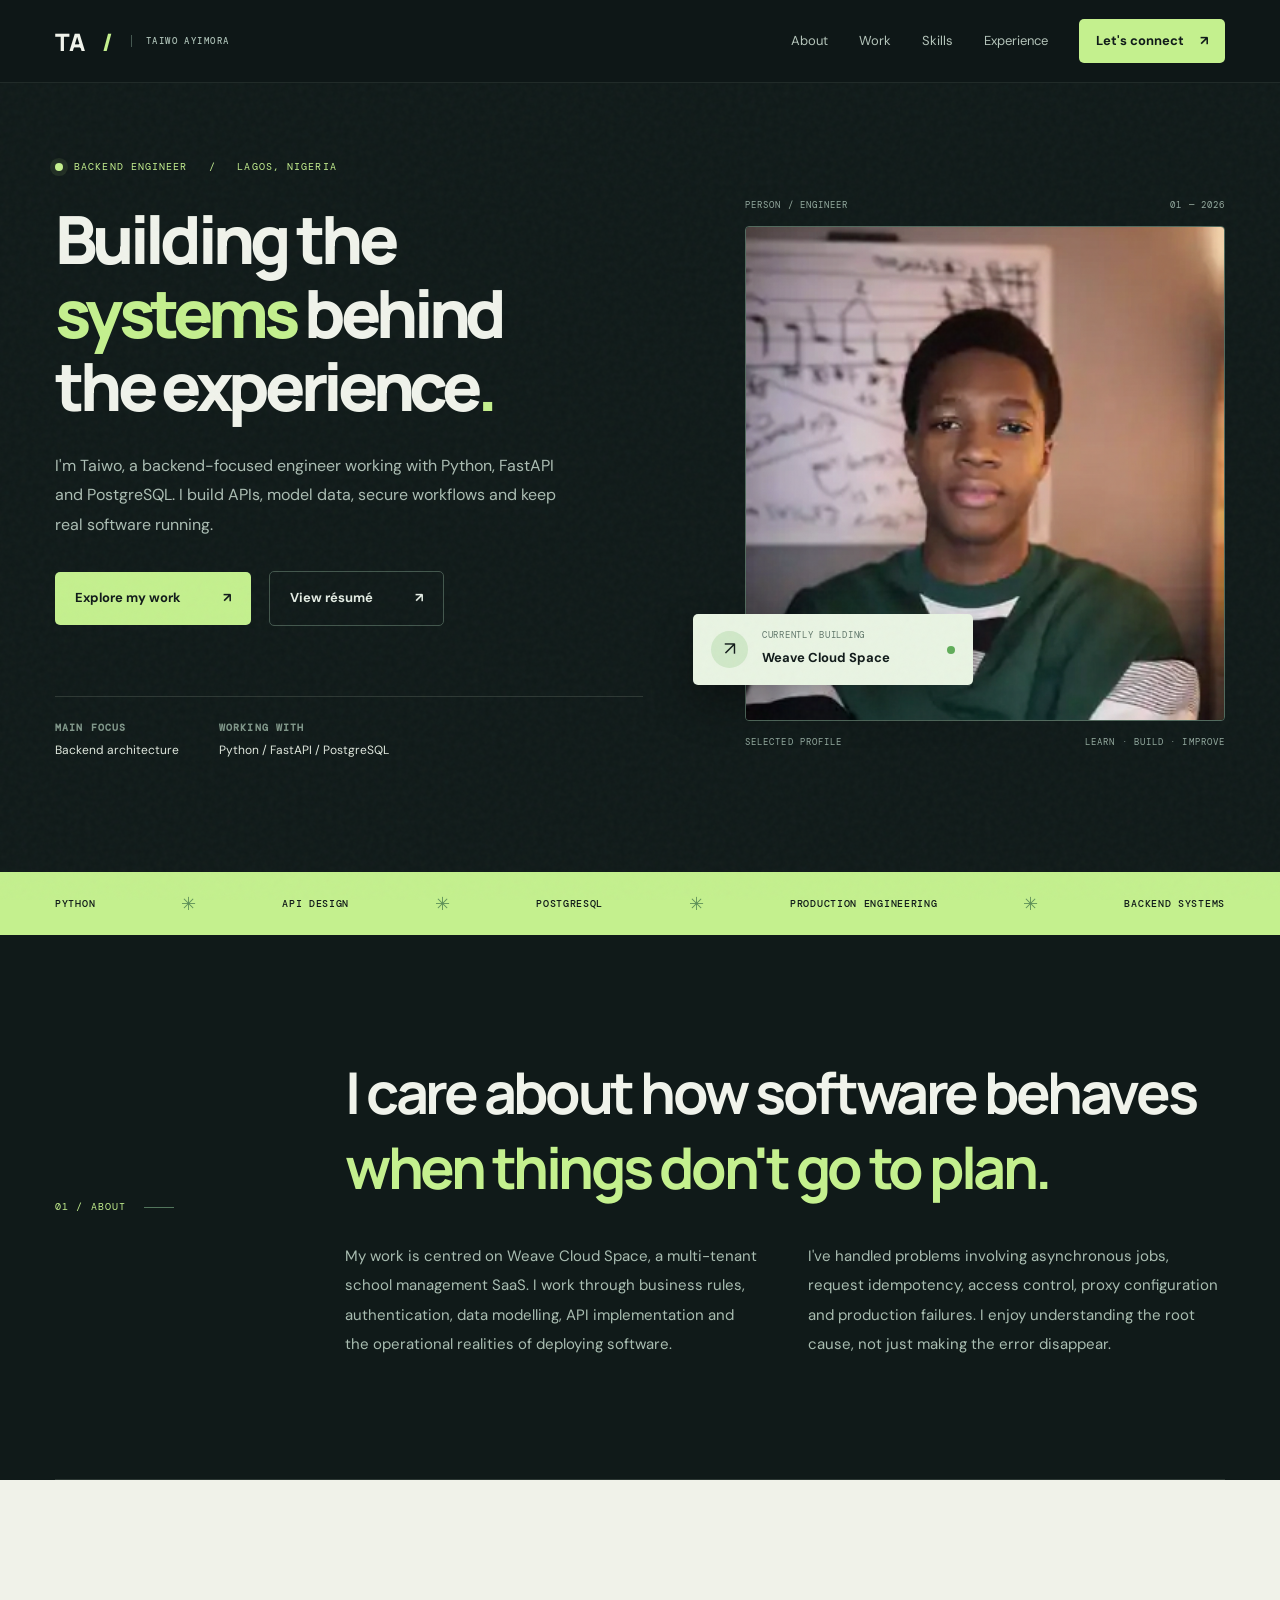
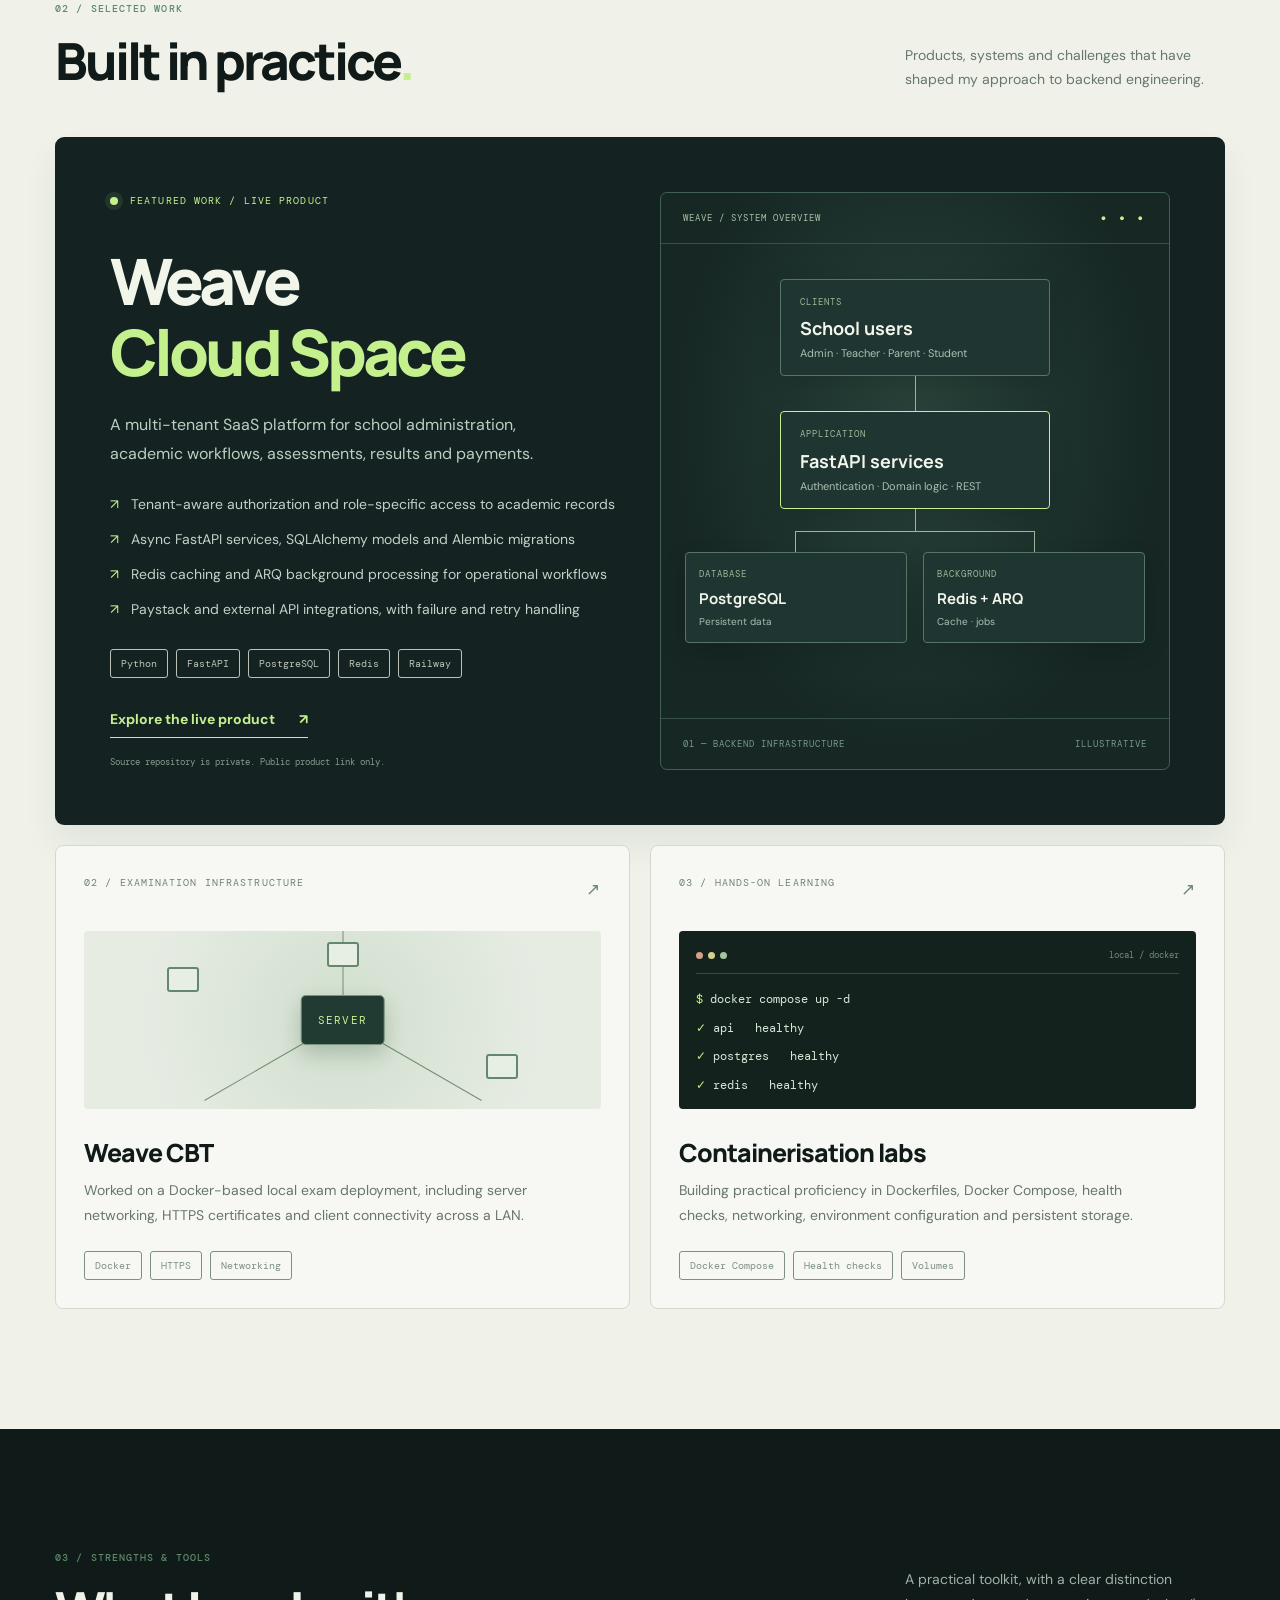
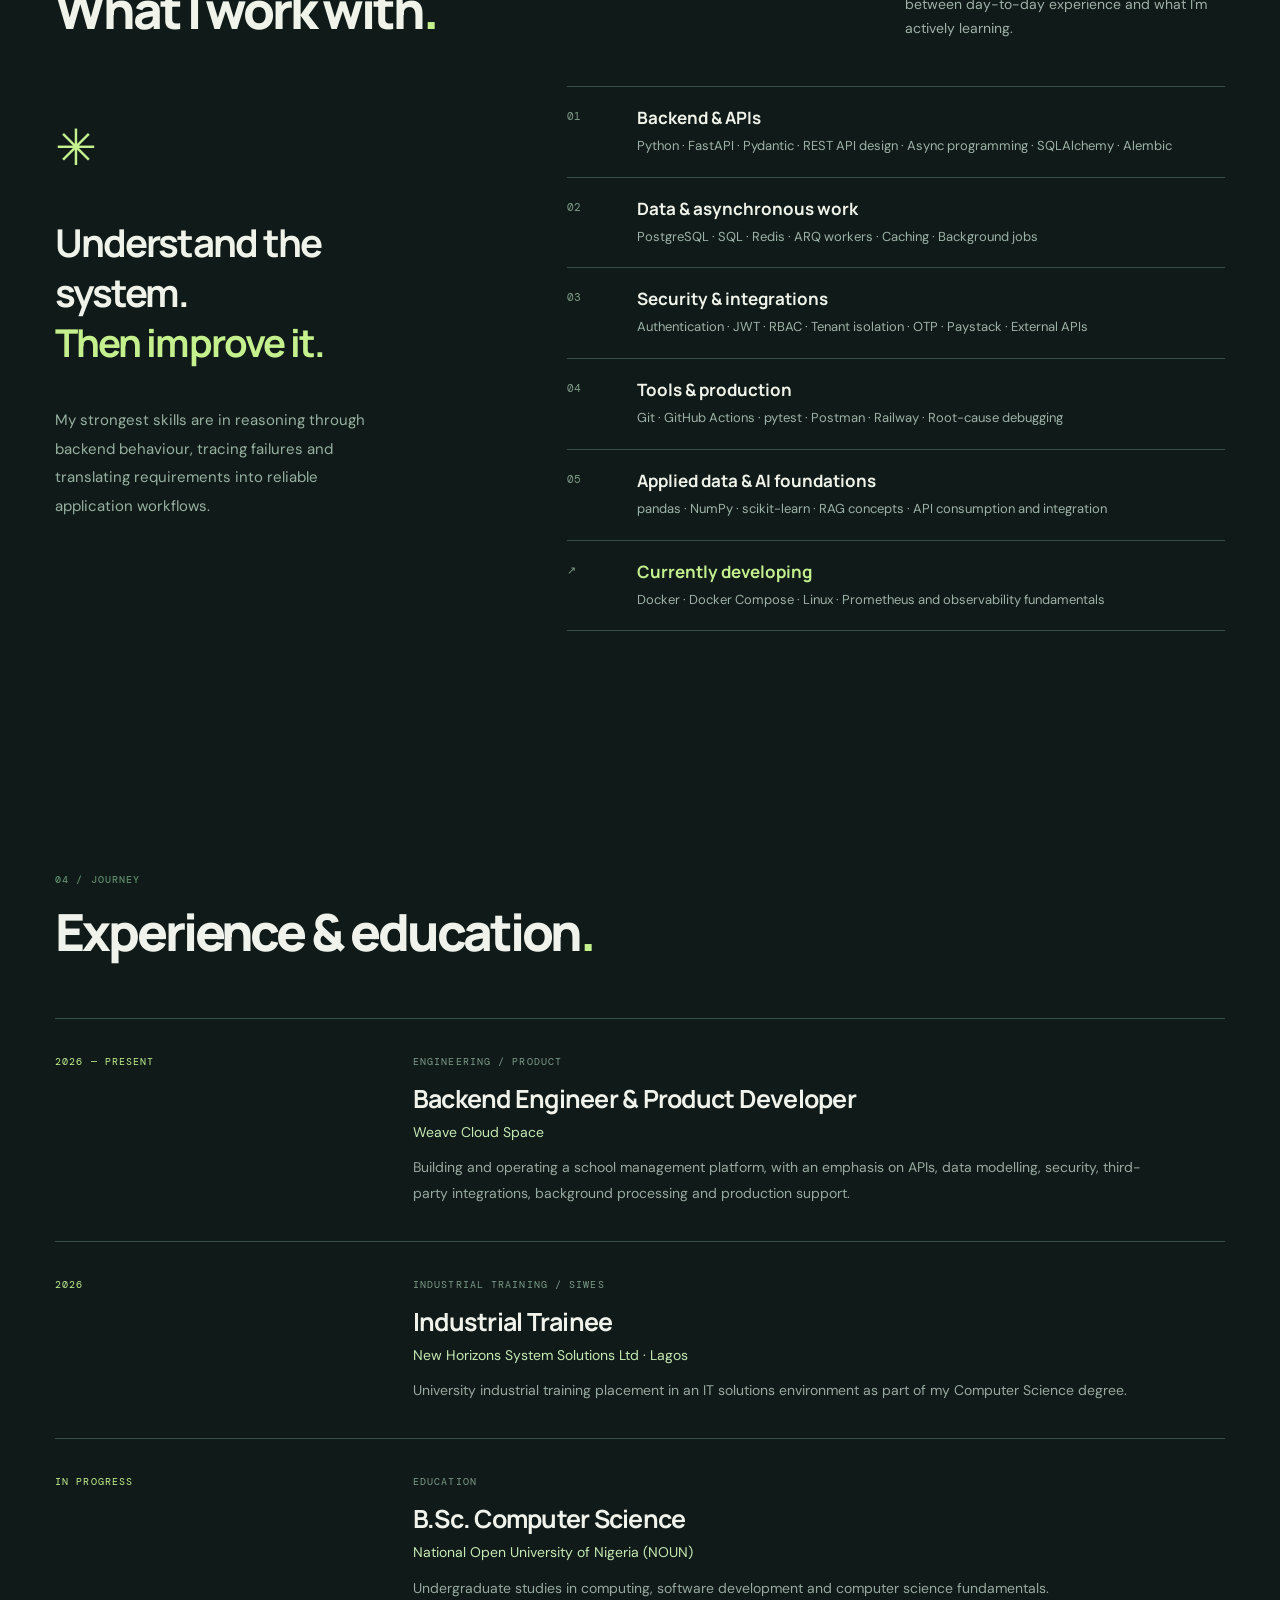
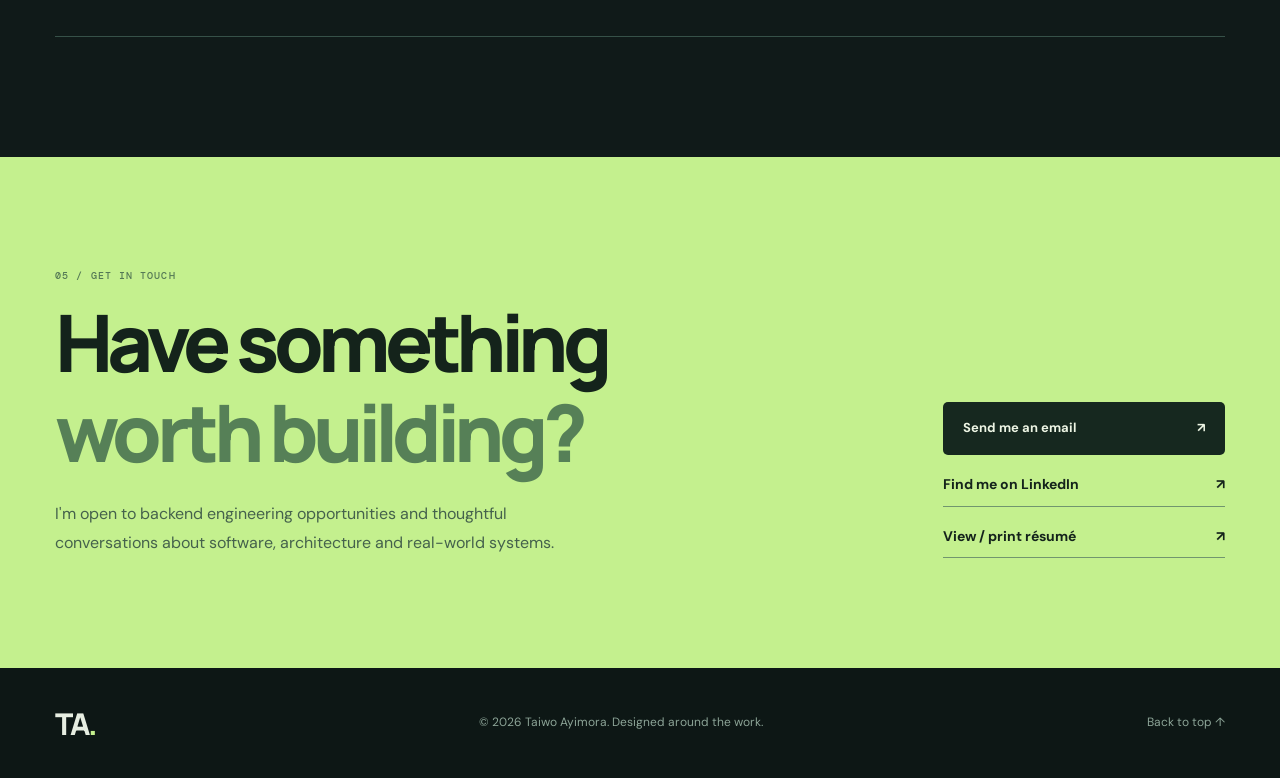
==== commit 389fc059: "feat: display supplied portrait on portfolio hero" ====
--- a/index.html
+++ b/index.html
@@ -39,7 +39,7 @@
       <div class="portrait">
         <div class="portrait-ring ring-a"></div><div class="portrait-ring ring-b"></div>
         <div class="portrait-fallback" id="portrait-fallback" aria-hidden="true"><span>TA<span class="period">.</span></span><small>ENGINEERING THE INVISIBLE</small></div>
-        <img id="portrait-photo" class="portrait-photo" src="./assets/profile.jpg" alt="Portrait of Taiwo Ayimora" hidden>
+        <img id="portrait-photo" class="portrait-photo" src="./assets/profile.webp" decoding="async" fetchpriority="high" alt="Portrait of Taiwo Ayimora" hidden>
         <div class="art-cross cross-a">+</div><div class="art-cross cross-b">+</div>
       </div>
       <div class="art-foot"><span>SELECTED PROFILE</span><span>LEARN · BUILD · IMPROVE</span></div>
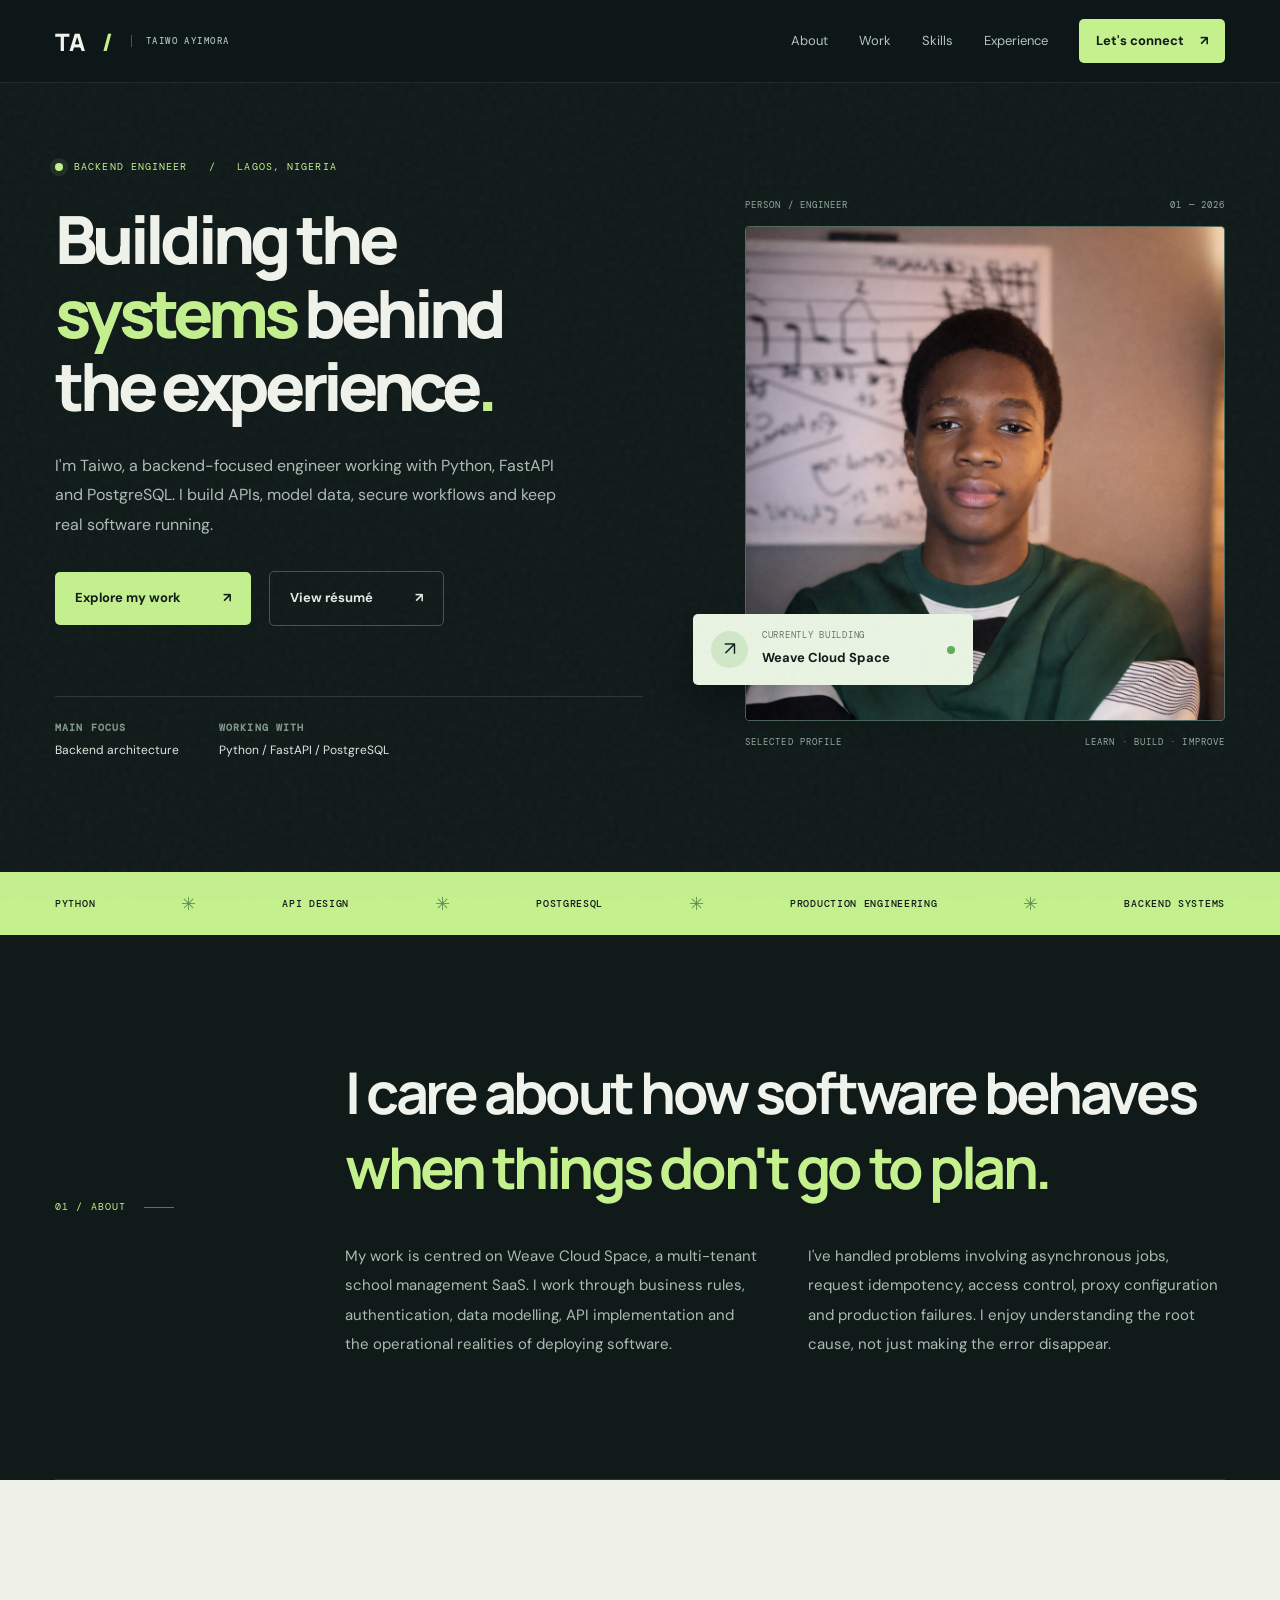
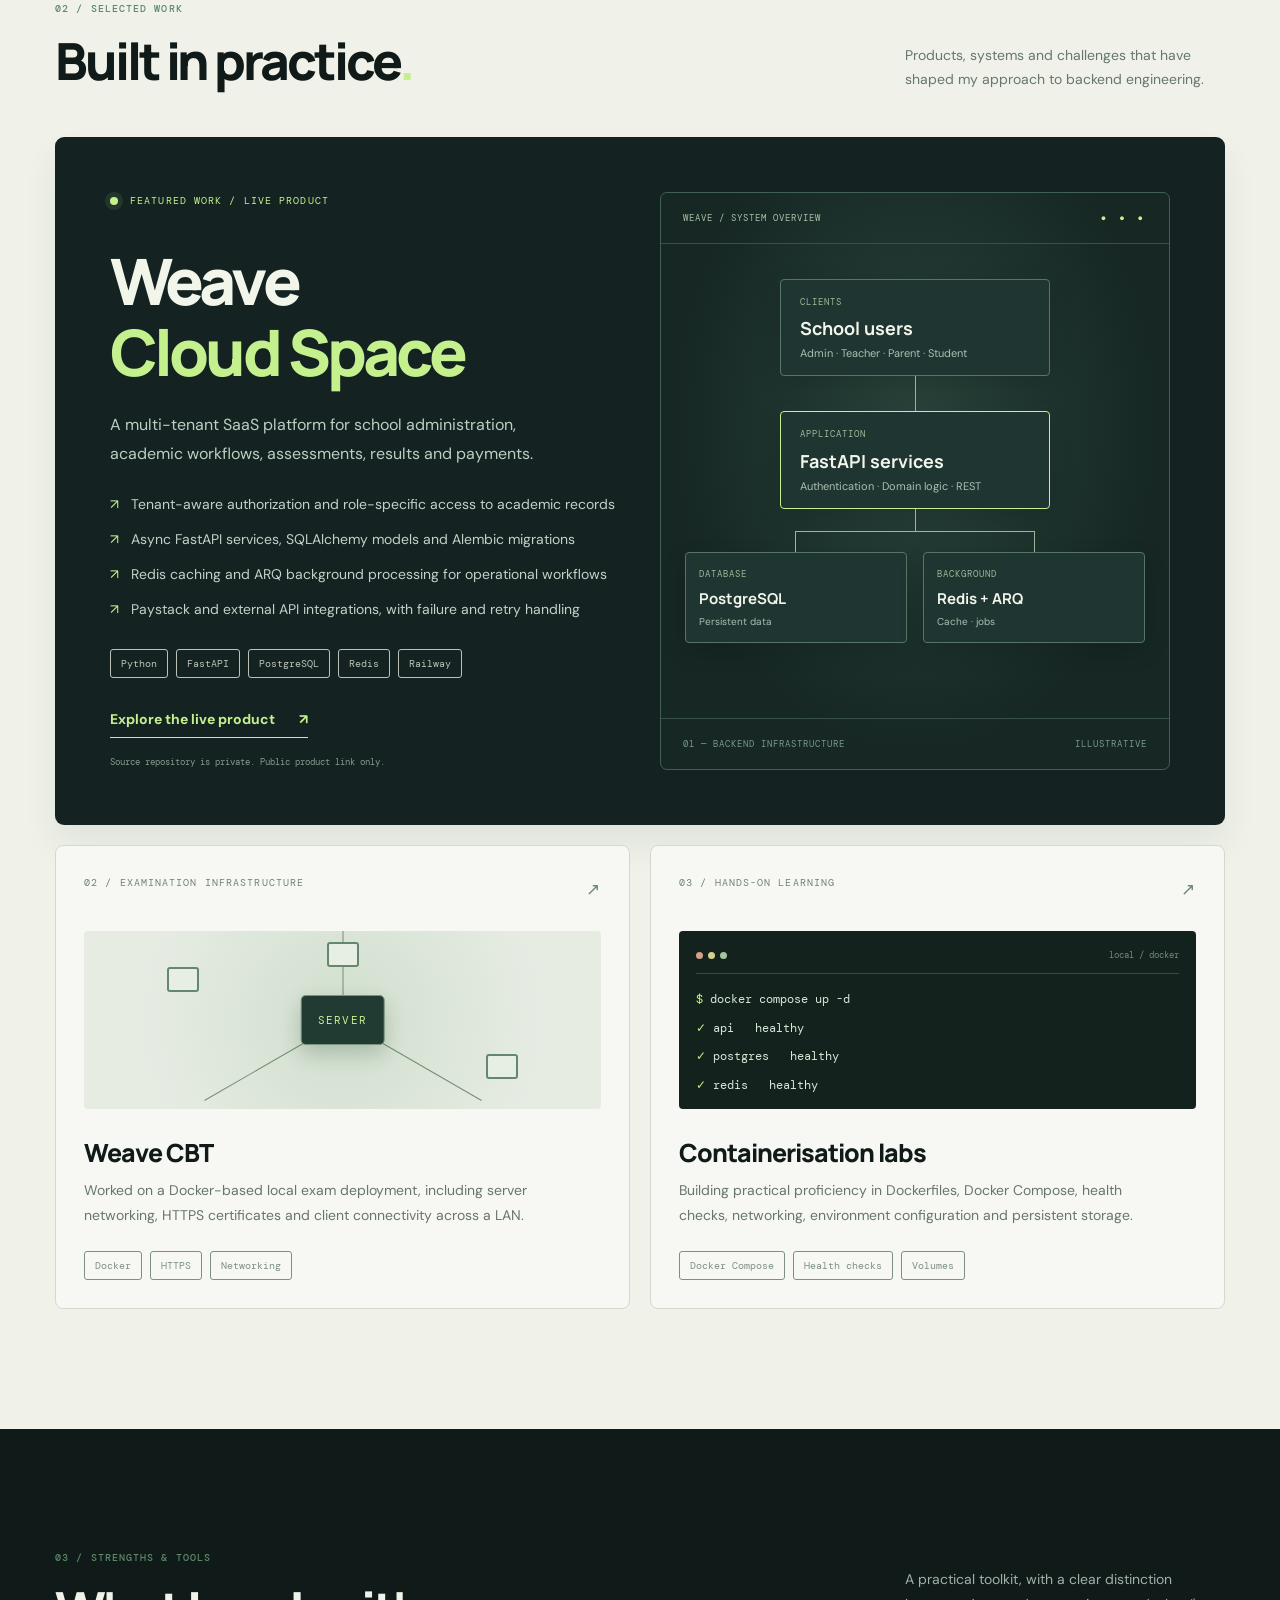
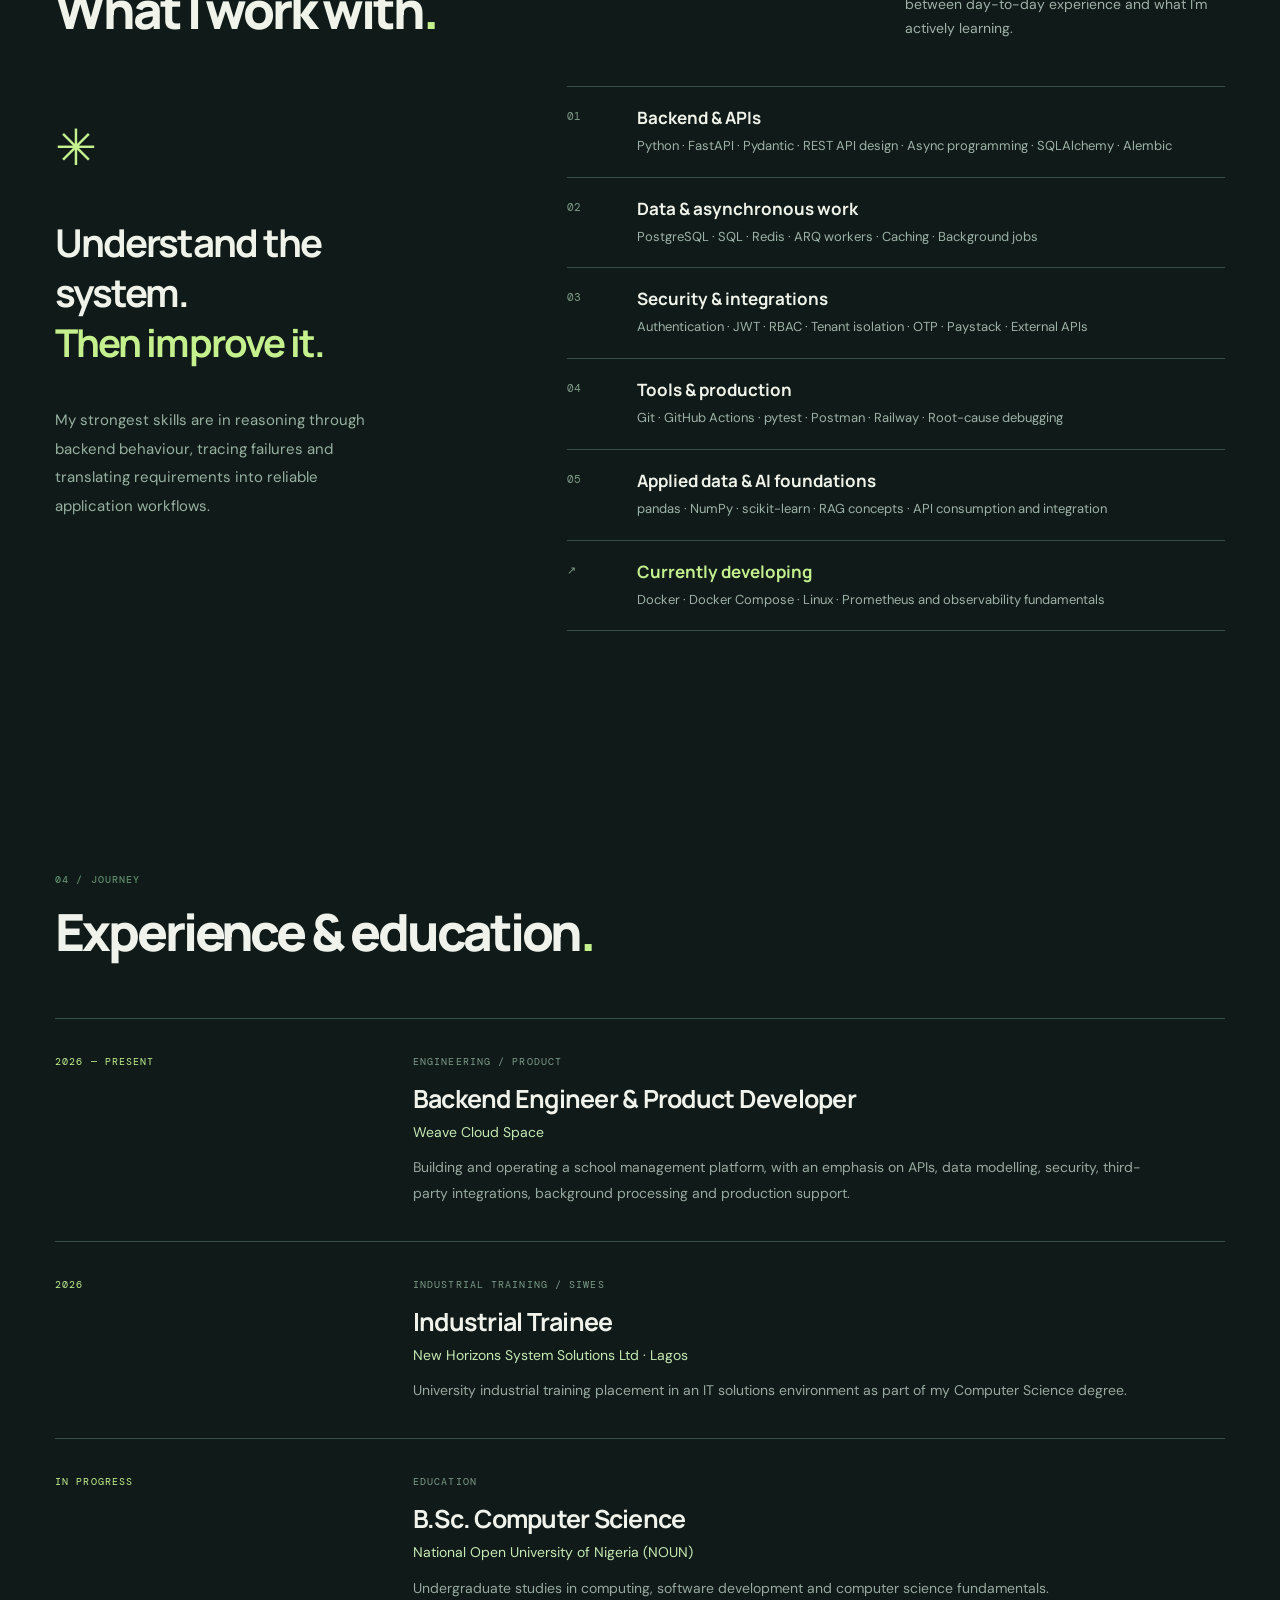
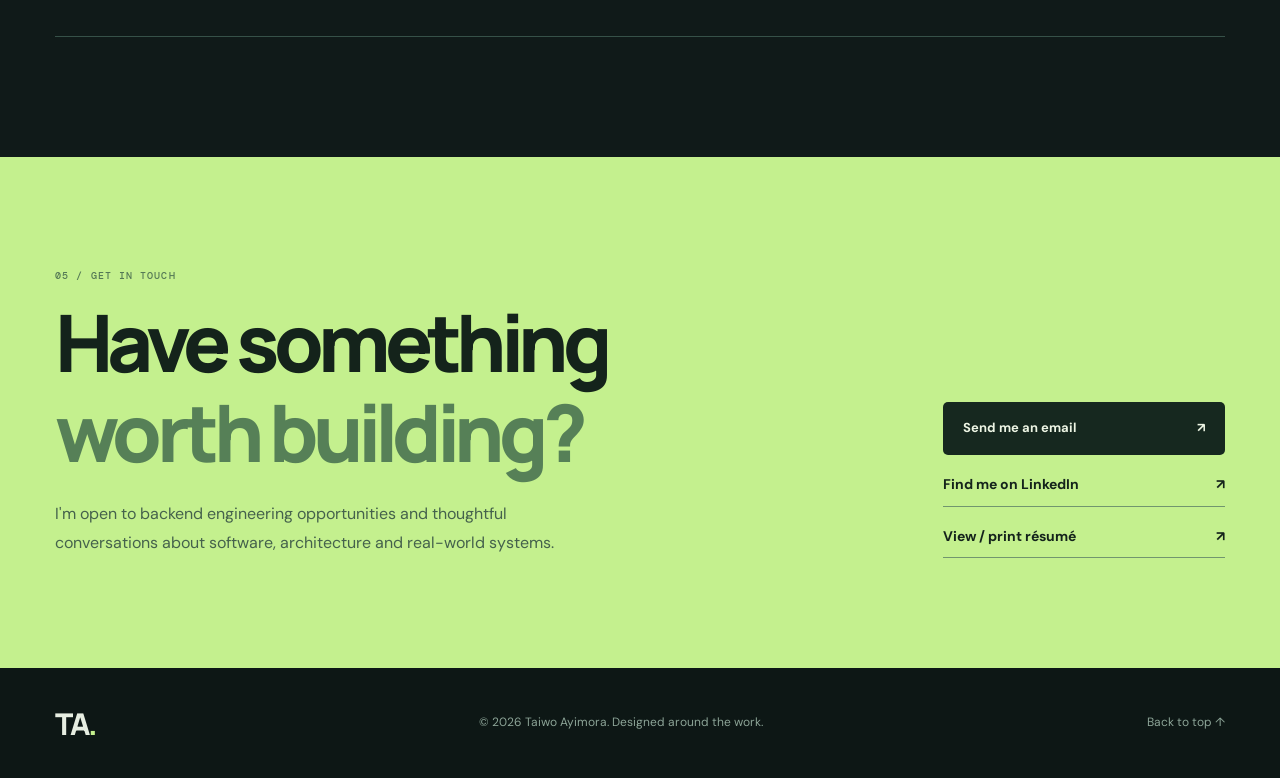
==== commit 285f153d: "fix: restore original uncompressed portfolio portrait" ====
--- a/index.html
+++ b/index.html
@@ -39,7 +39,7 @@
       <div class="portrait">
         <div class="portrait-ring ring-a"></div><div class="portrait-ring ring-b"></div>
         <div class="portrait-fallback" id="portrait-fallback" aria-hidden="true"><span>TA<span class="period">.</span></span><small>ENGINEERING THE INVISIBLE</small></div>
-        <img id="portrait-photo" class="portrait-photo" src="./assets/profile.webp" decoding="async" fetchpriority="high" alt="Portrait of Taiwo Ayimora" hidden>
+        <img id="portrait-photo" class="portrait-photo" src="./assets/profile.jpg" decoding="async" fetchpriority="high" alt="Portrait of Taiwo Ayimora" hidden>
         <div class="art-cross cross-a">+</div><div class="art-cross cross-b">+</div>
       </div>
       <div class="art-foot"><span>SELECTED PROFILE</span><span>LEARN · BUILD · IMPROVE</span></div>
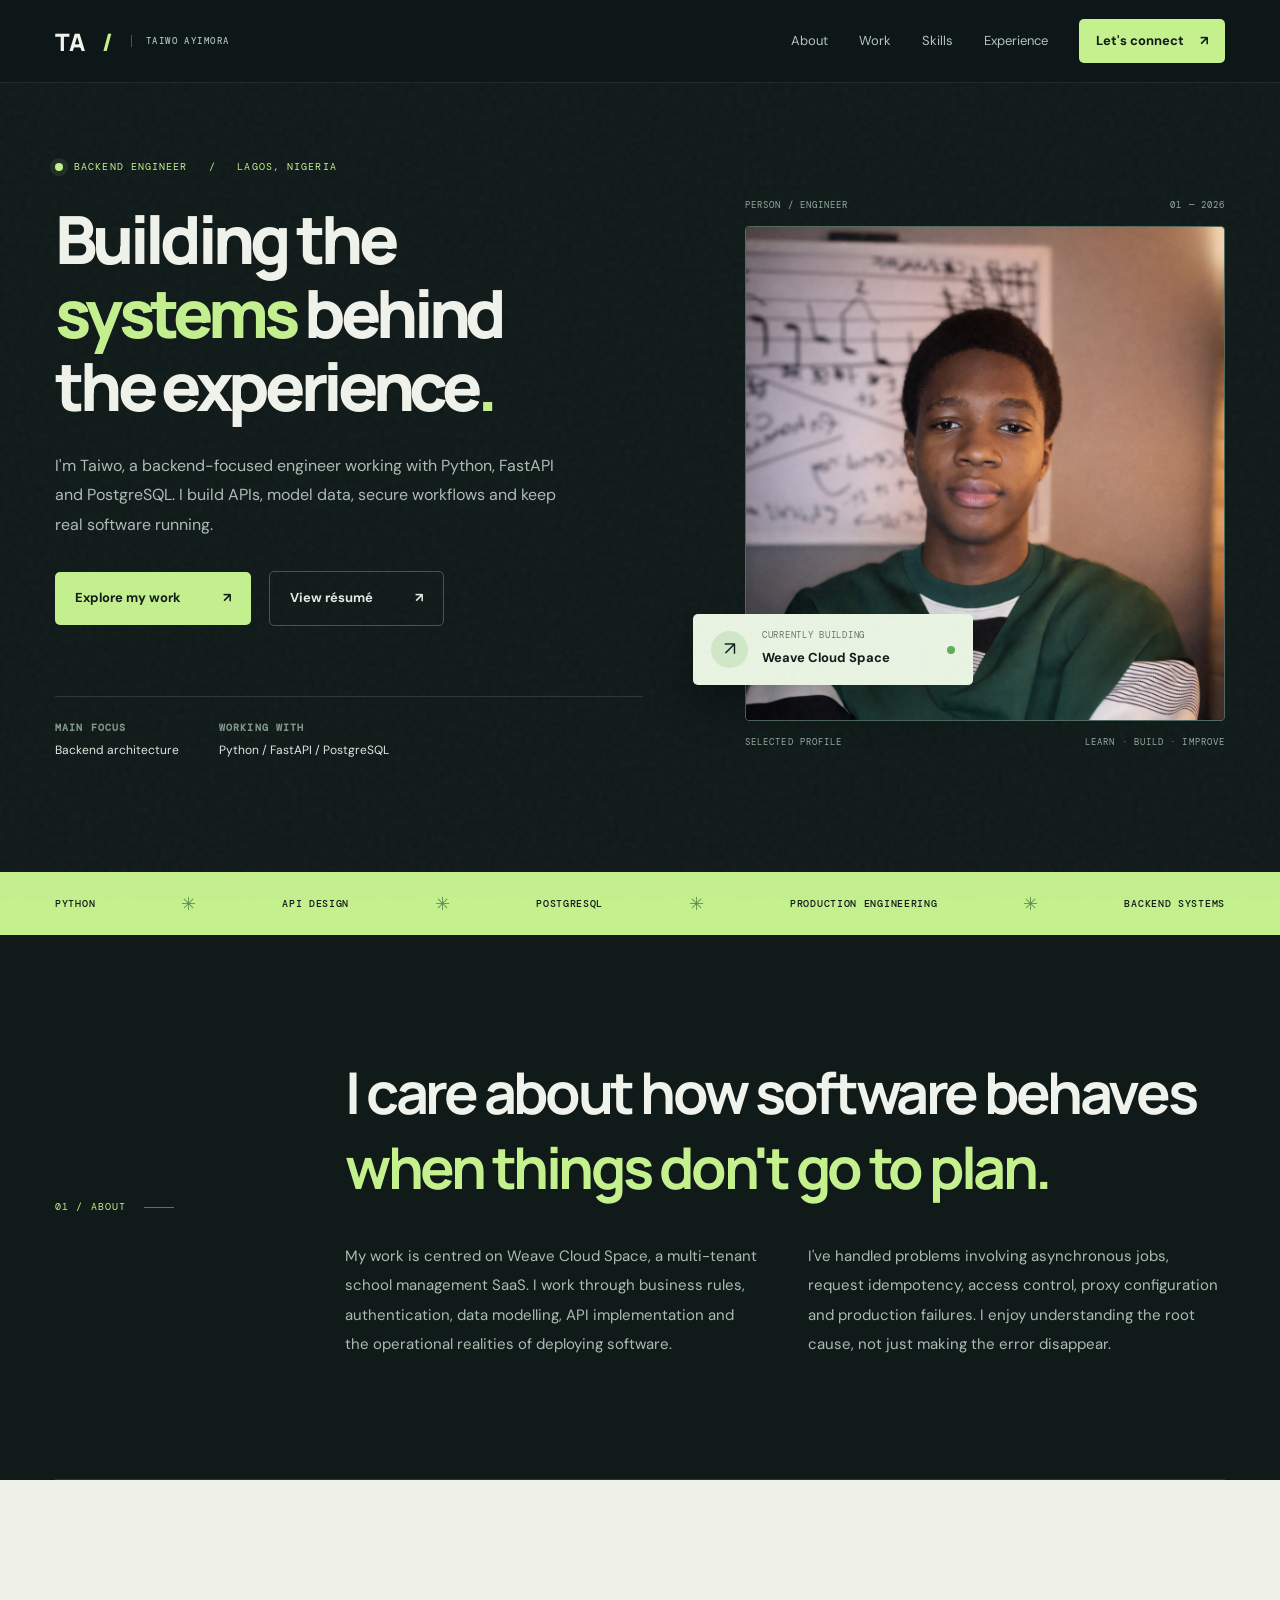
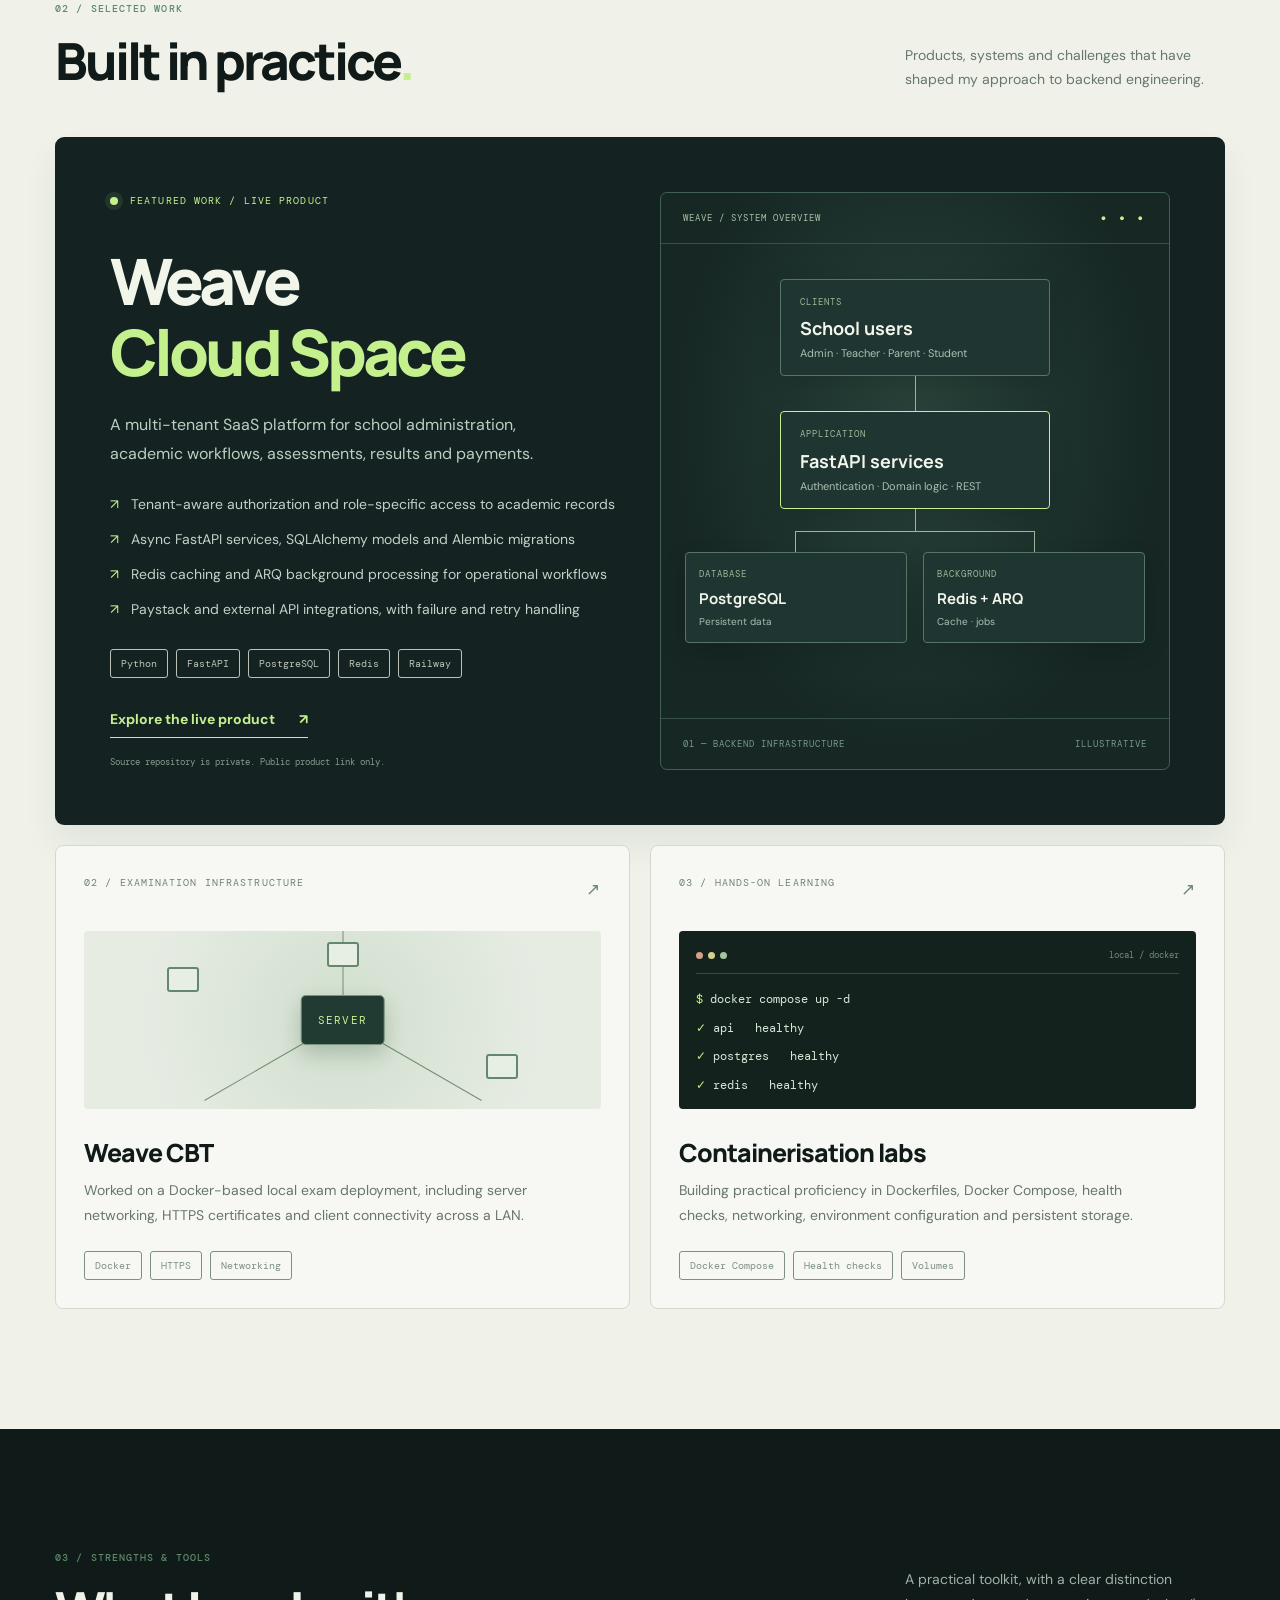
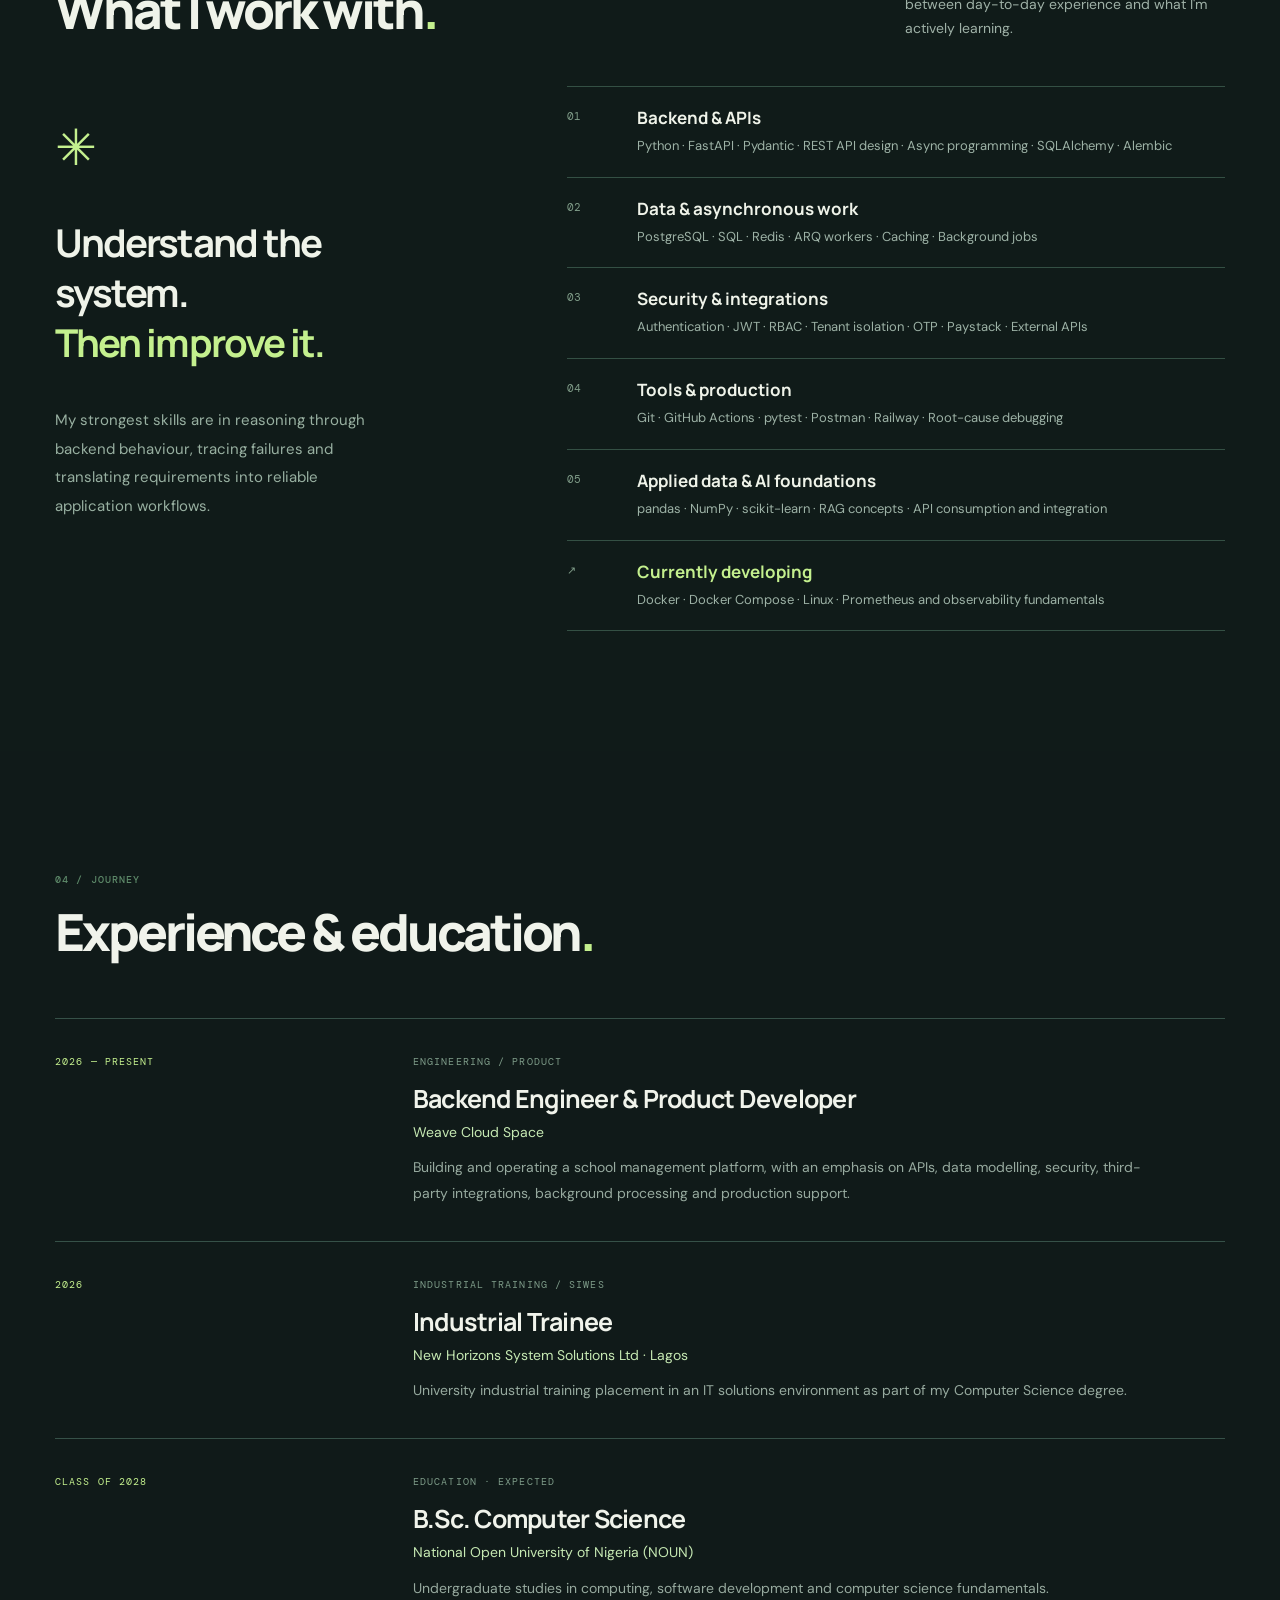
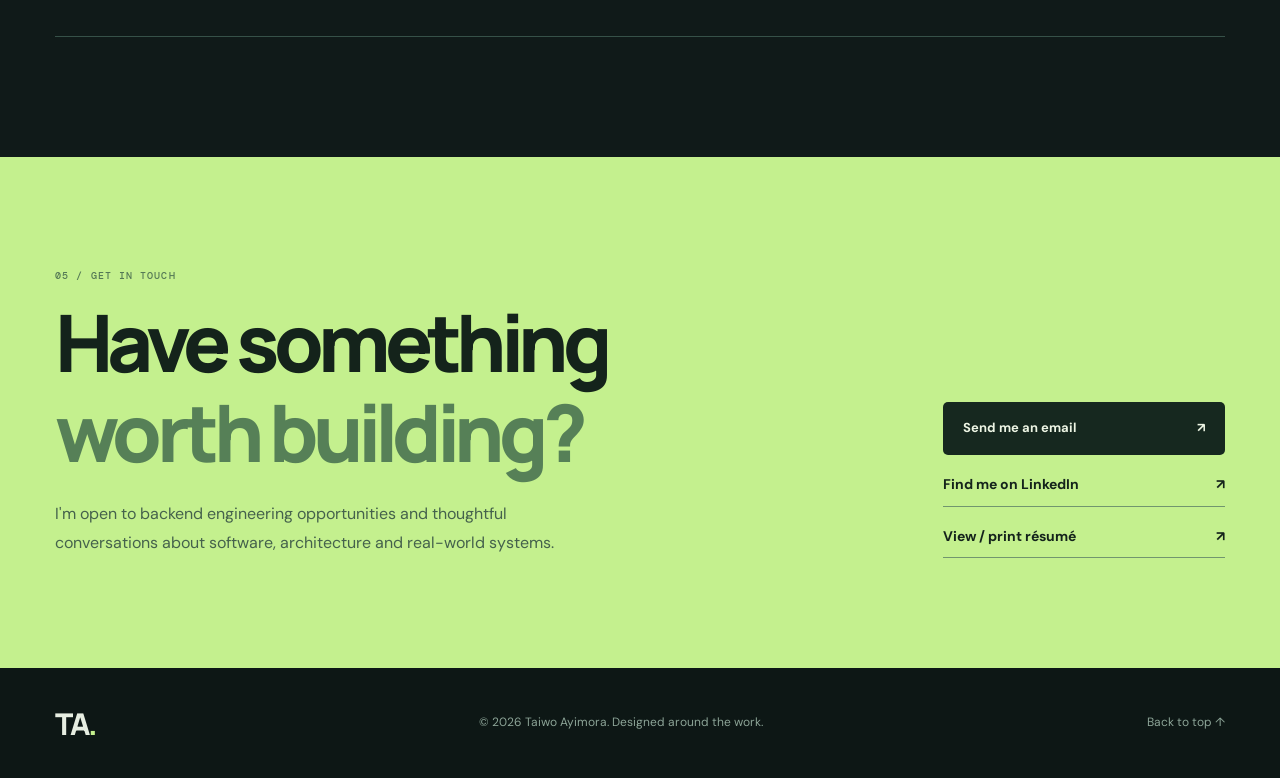
==== commit fdc444df: "Show expected graduation year in portfolio education" ====
--- a/index.html
+++ b/index.html
@@ -127,7 +127,7 @@
     <div class="timeline">
       <div class="timeline-row"><span class="timeline-date">2026 — PRESENT</span><div><p class="timeline-type">ENGINEERING / PRODUCT</p><h3>Backend Engineer & Product Developer</h3><p class="timeline-org">Weave Cloud Space</p><p>Building and operating a school management platform, with an emphasis on APIs, data modelling, security, third-party integrations, background processing and production support.</p></div></div>
       <div class="timeline-row"><span class="timeline-date">2026</span><div><p class="timeline-type">INDUSTRIAL TRAINING / SIWES</p><h3>Industrial Trainee</h3><p class="timeline-org">New Horizons System Solutions Ltd · Lagos</p><p>University industrial training placement in an IT solutions environment as part of my Computer Science degree.</p></div></div>
-      <div class="timeline-row"><span class="timeline-date">IN PROGRESS</span><div><p class="timeline-type">EDUCATION</p><h3>B.Sc. Computer Science</h3><p class="timeline-org">National Open University of Nigeria (NOUN)</p><p>Undergraduate studies in computing, software development and computer science fundamentals.</p></div></div>
+      <div class="timeline-row"><span class="timeline-date">CLASS OF 2028</span><div><p class="timeline-type">EDUCATION · EXPECTED</p><h3>B.Sc. Computer Science</h3><p class="timeline-org">National Open University of Nigeria (NOUN)</p><p>Undergraduate studies in computing, software development and computer science fundamentals.</p></div></div>
     </div>
   </section>
 
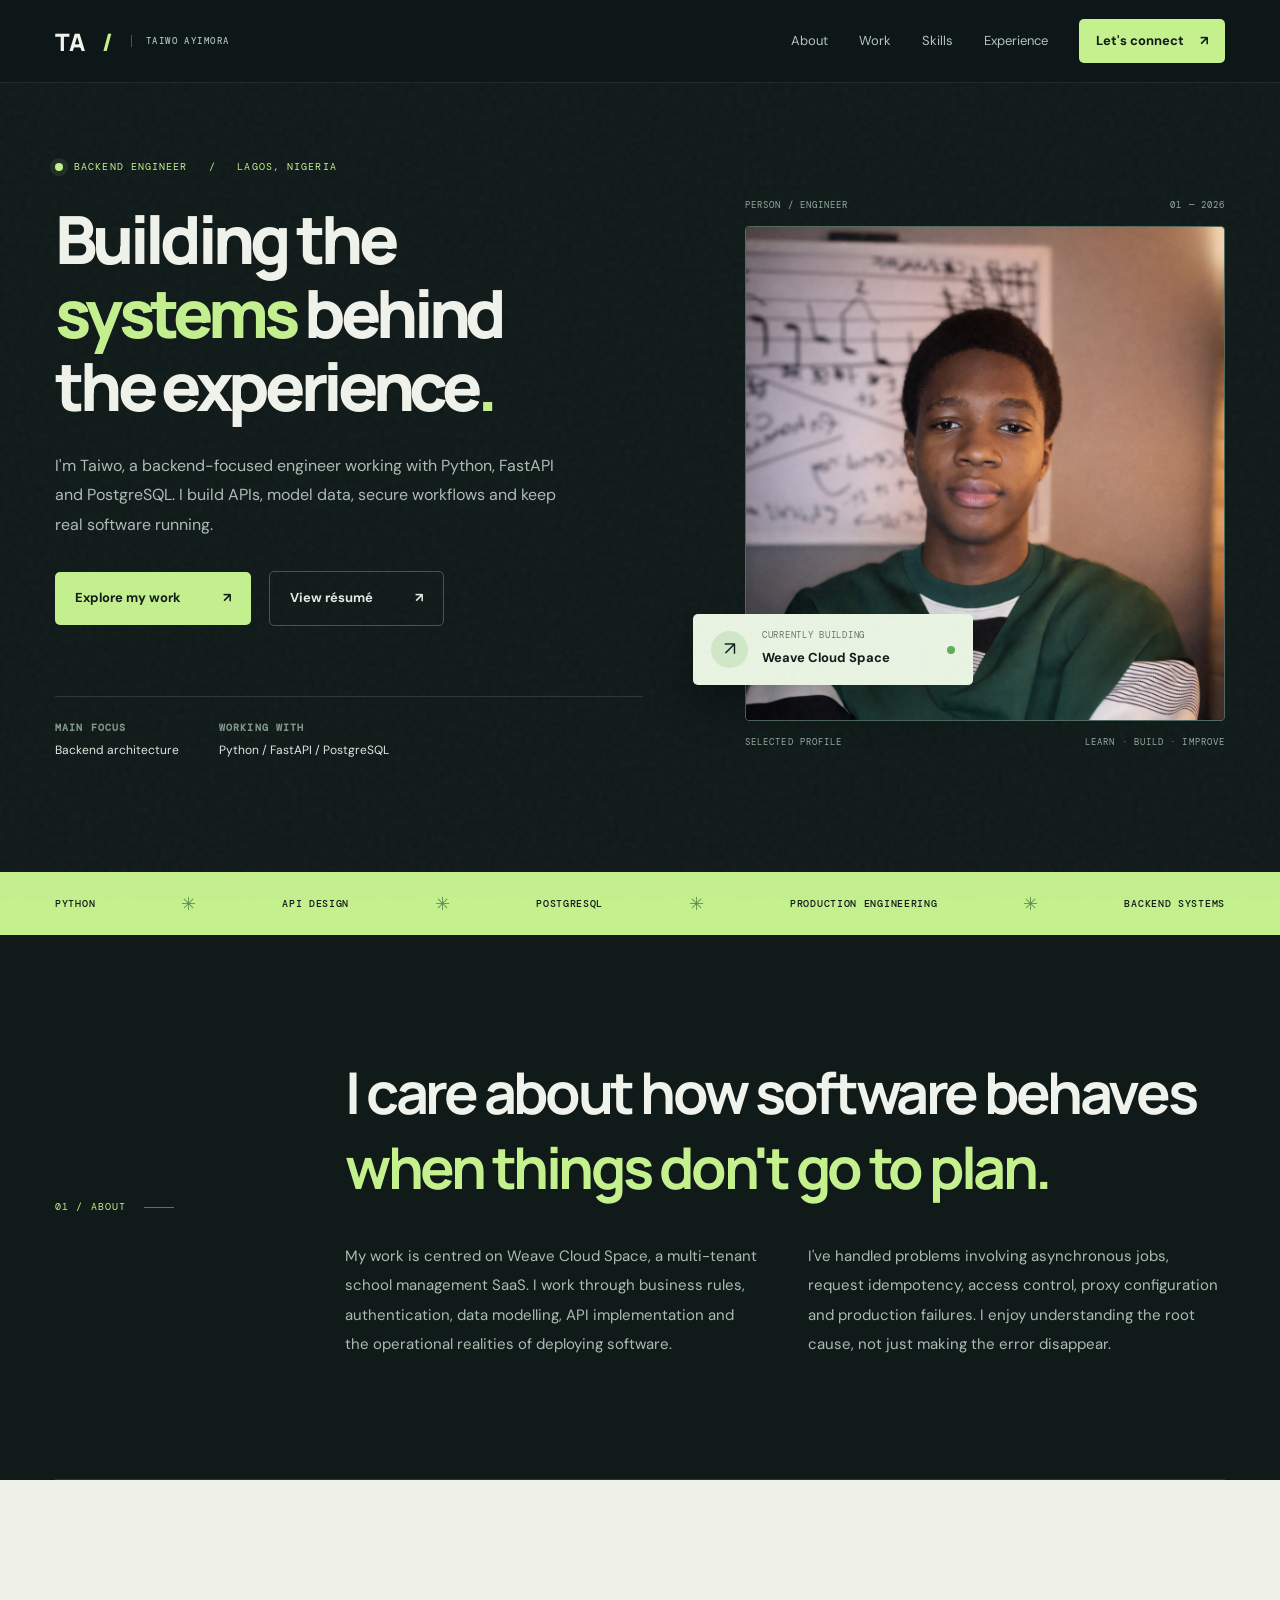
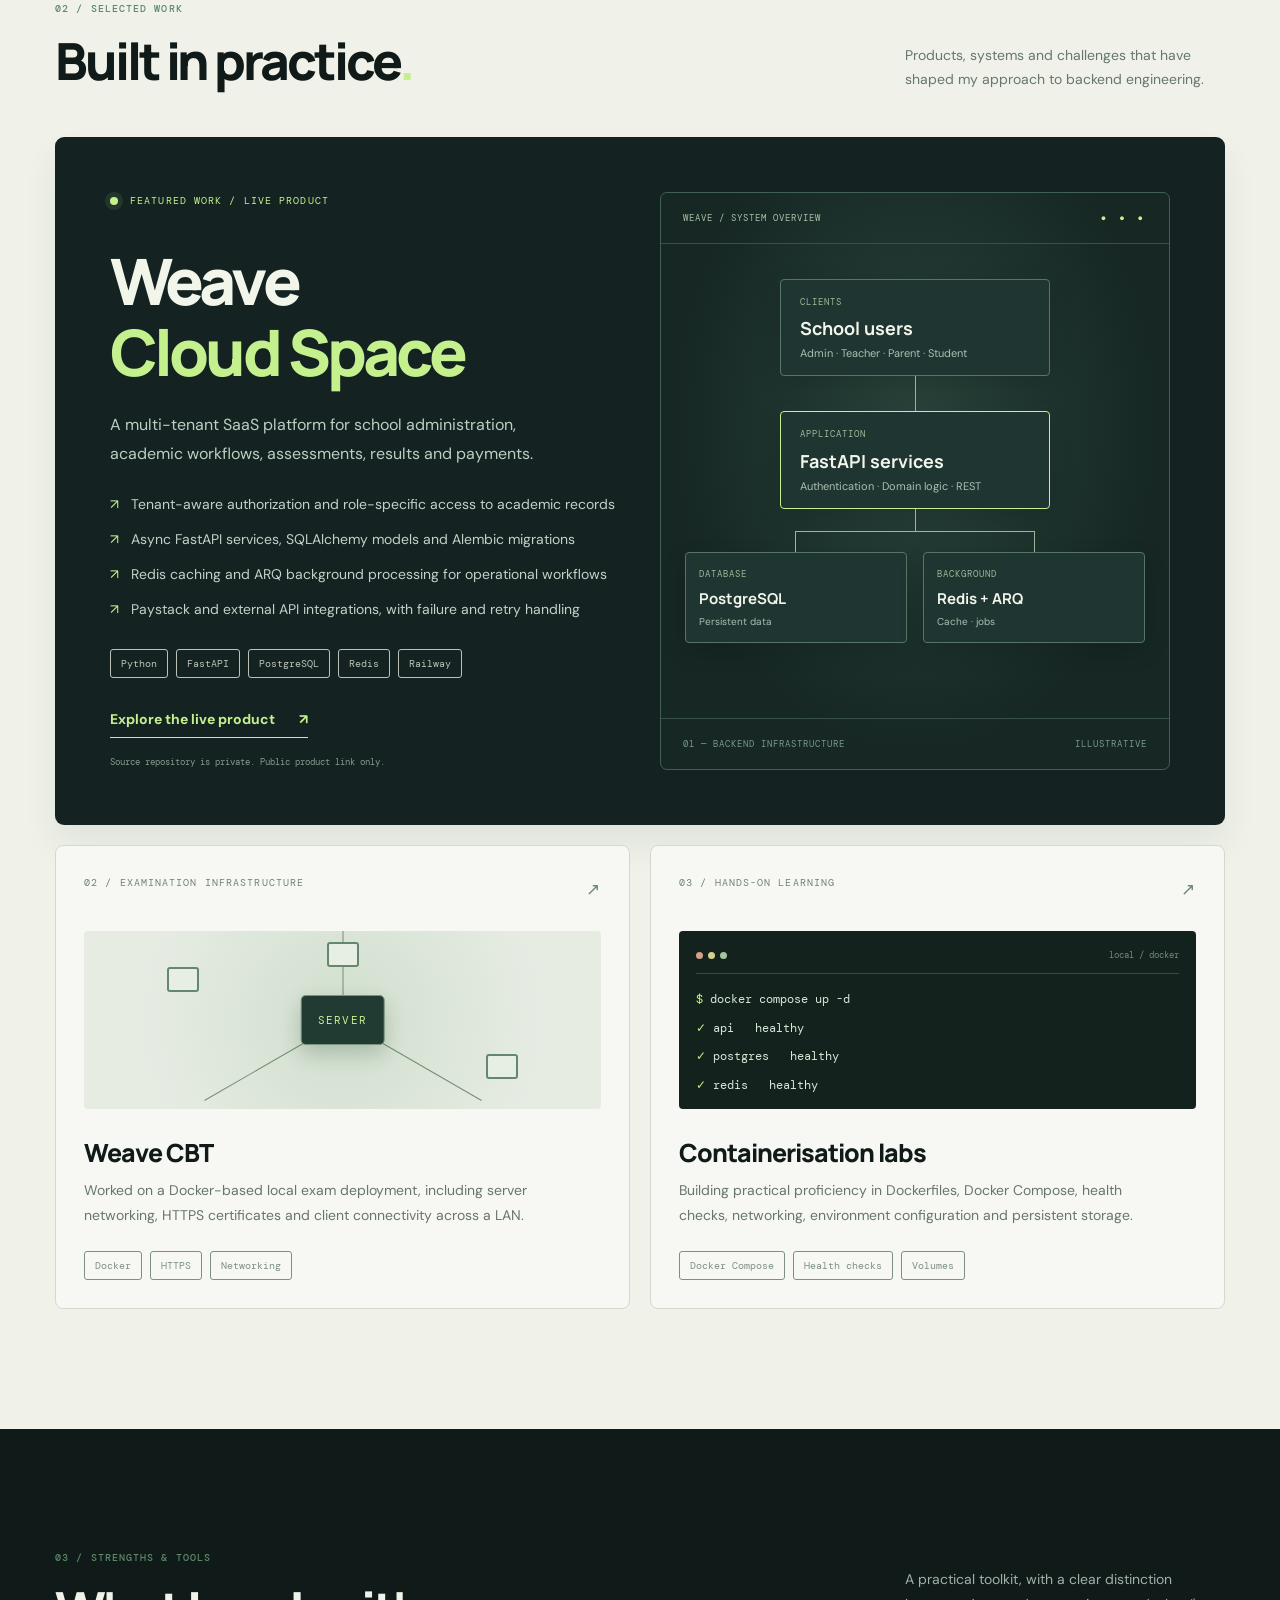
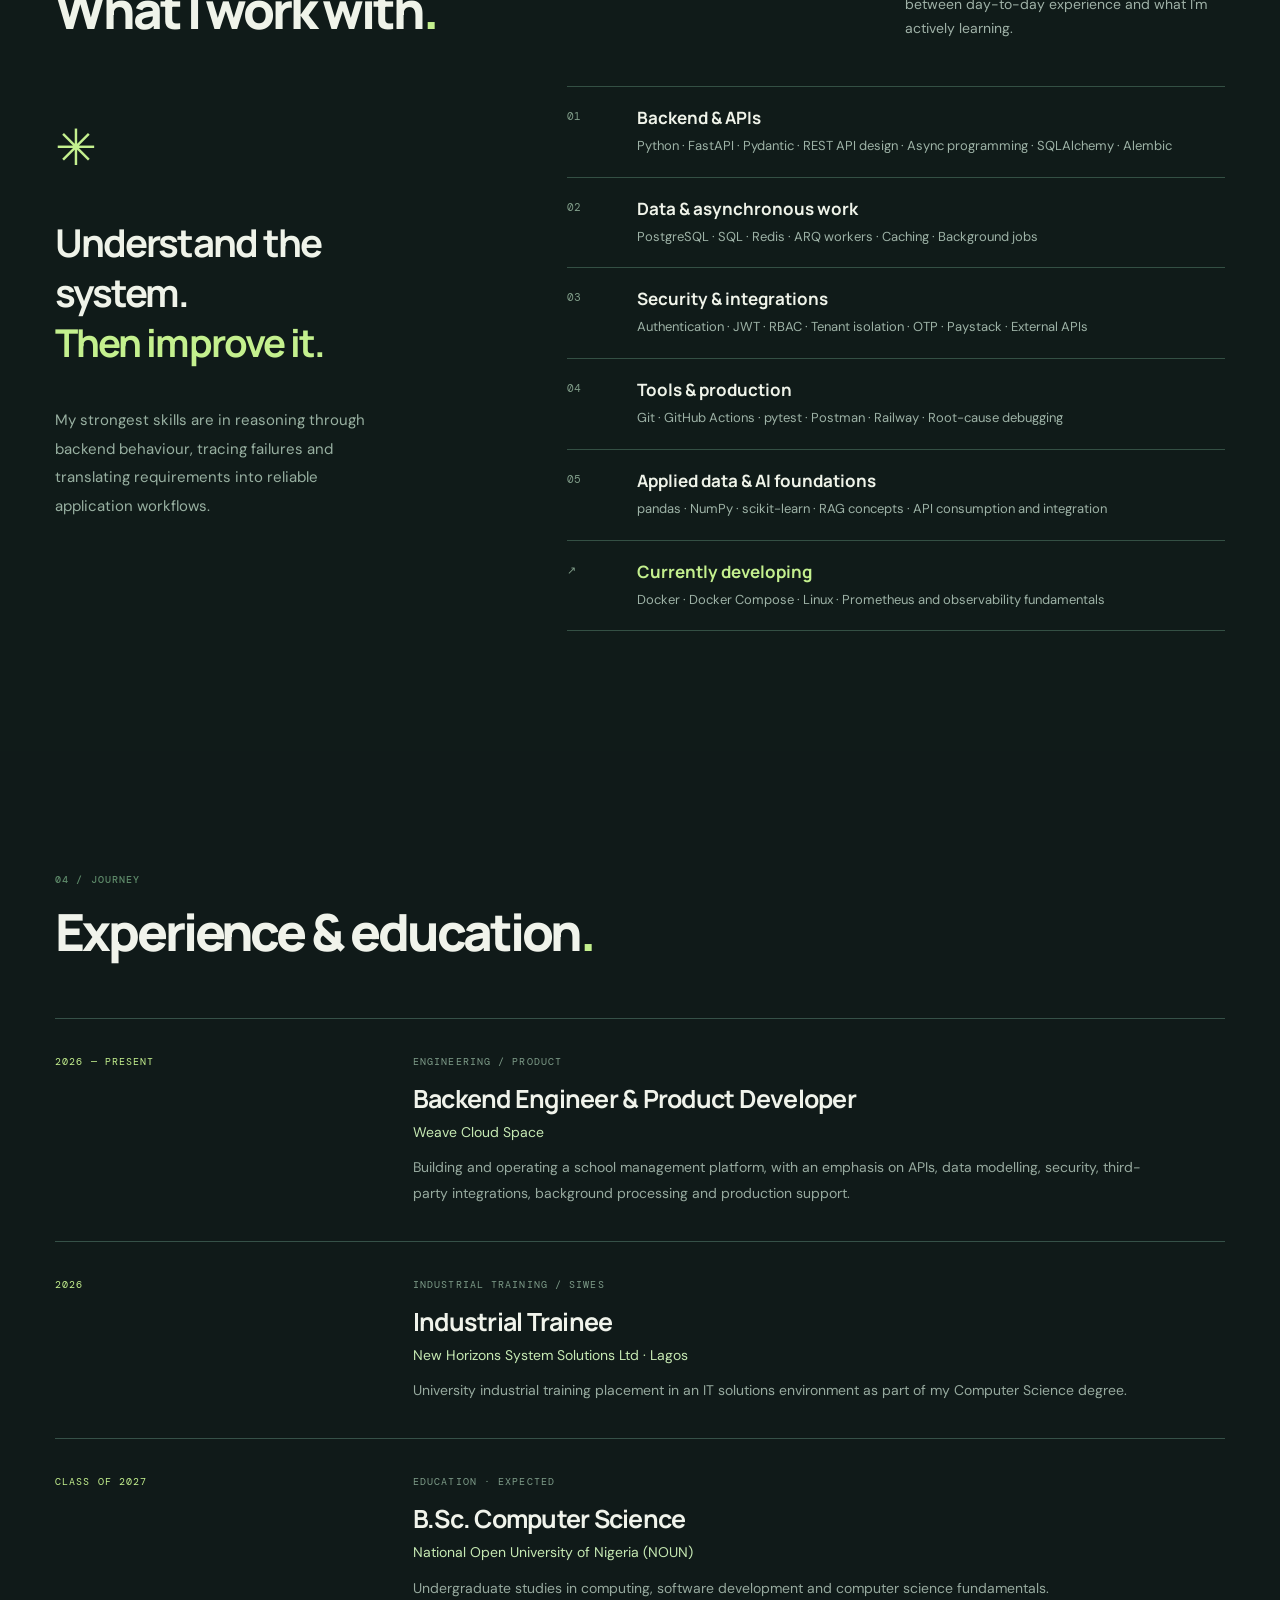
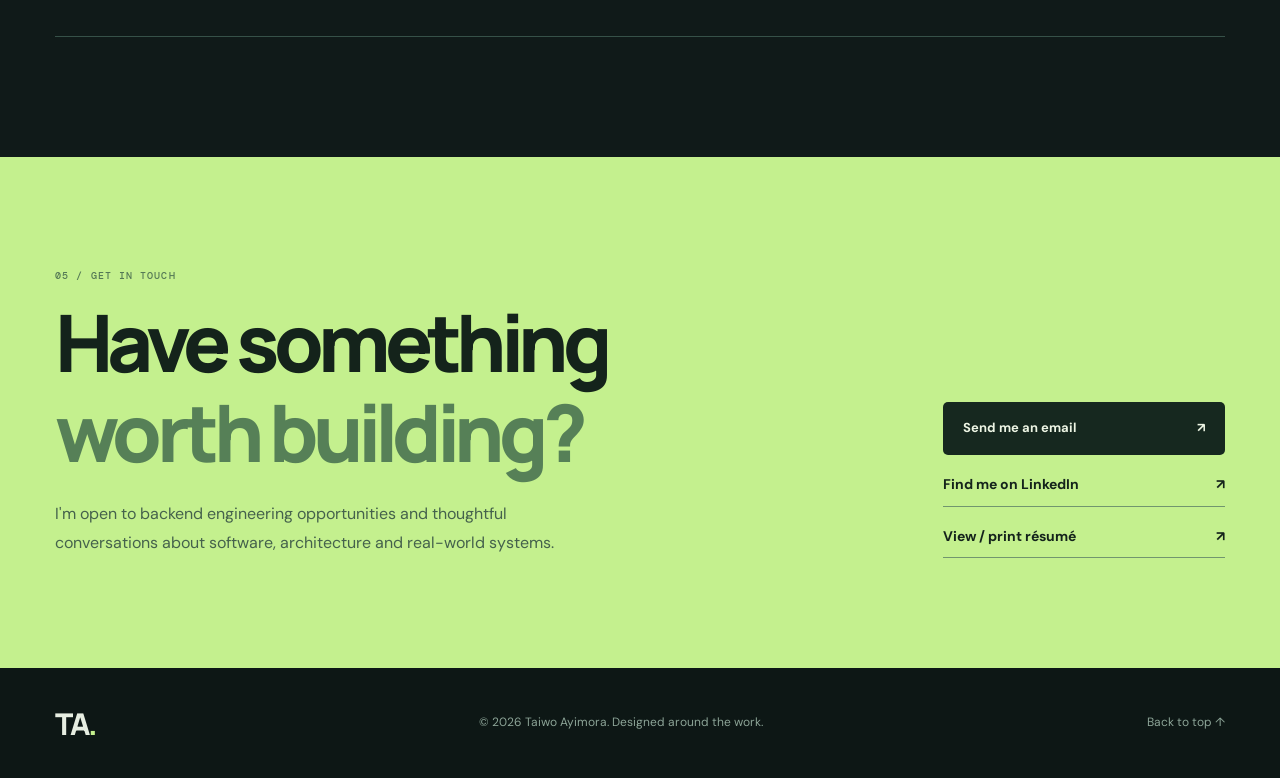
==== commit b0e082f2: "Correct expected graduation to 2027" ====
--- a/index.html
+++ b/index.html
@@ -127,7 +127,7 @@
     <div class="timeline">
       <div class="timeline-row"><span class="timeline-date">2026 — PRESENT</span><div><p class="timeline-type">ENGINEERING / PRODUCT</p><h3>Backend Engineer & Product Developer</h3><p class="timeline-org">Weave Cloud Space</p><p>Building and operating a school management platform, with an emphasis on APIs, data modelling, security, third-party integrations, background processing and production support.</p></div></div>
       <div class="timeline-row"><span class="timeline-date">2026</span><div><p class="timeline-type">INDUSTRIAL TRAINING / SIWES</p><h3>Industrial Trainee</h3><p class="timeline-org">New Horizons System Solutions Ltd · Lagos</p><p>University industrial training placement in an IT solutions environment as part of my Computer Science degree.</p></div></div>
-      <div class="timeline-row"><span class="timeline-date">CLASS OF 2028</span><div><p class="timeline-type">EDUCATION · EXPECTED</p><h3>B.Sc. Computer Science</h3><p class="timeline-org">National Open University of Nigeria (NOUN)</p><p>Undergraduate studies in computing, software development and computer science fundamentals.</p></div></div>
+      <div class="timeline-row"><span class="timeline-date">CLASS OF 2027</span><div><p class="timeline-type">EDUCATION · EXPECTED</p><h3>B.Sc. Computer Science</h3><p class="timeline-org">National Open University of Nigeria (NOUN)</p><p>Undergraduate studies in computing, software development and computer science fundamentals.</p></div></div>
     </div>
   </section>
 
